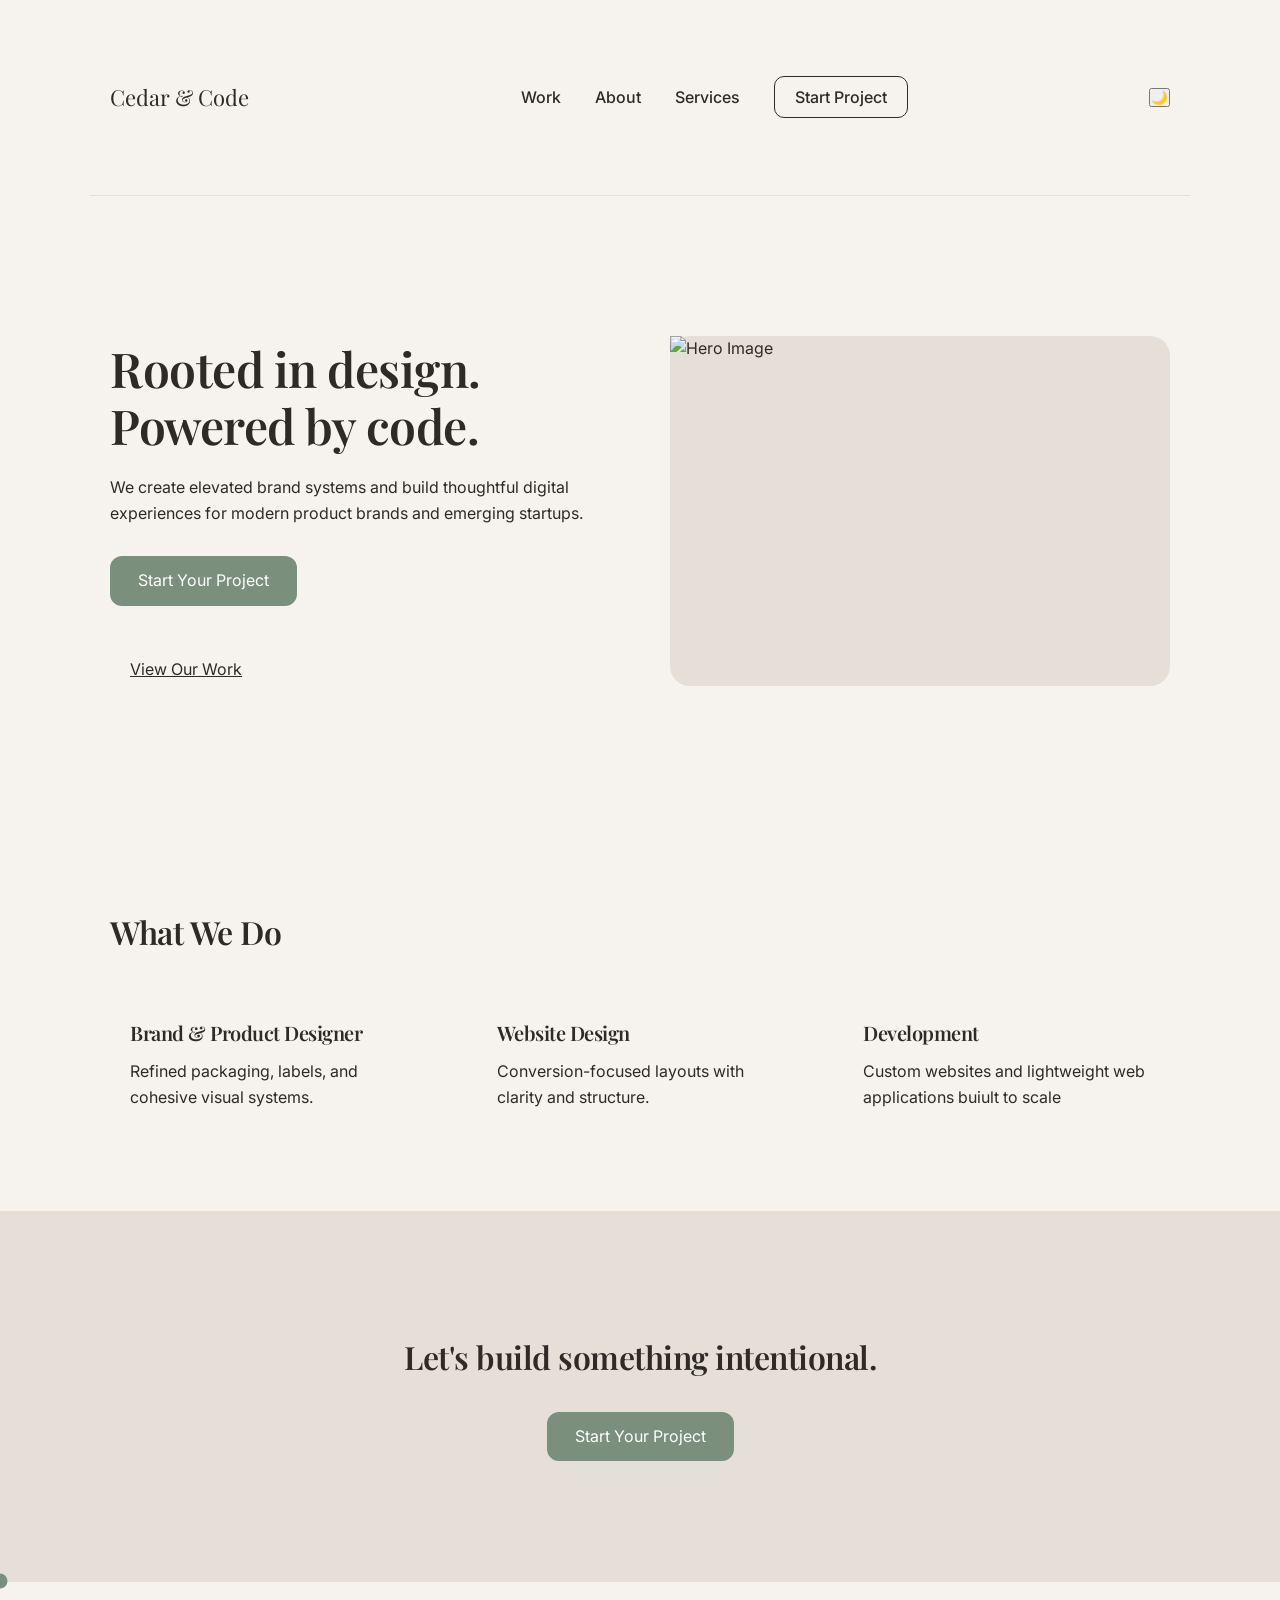
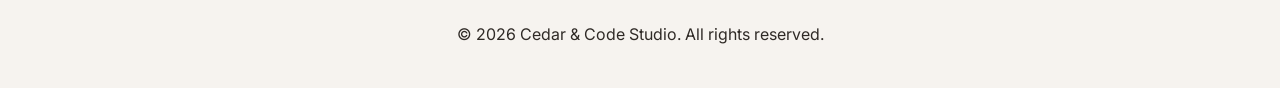
==== index.html @ 3153ad20 "fixed flavicon" ====
<!DOCTYPE html>
<html lang="en">
<head>
    <meta charset="UTF-8">
    <meta name="viewport" content="width=device-width, initial-scale=1.0">
    <link rel="stylesheet" href="css/styles.css">
    <link href="https://fonts.googleapis.com/css2?family=PLayfair+Display:wght@500;700&family=Inter:wght@400;500&display=swap" rel="stylesheet">
    <link rel="icon" type="image/png" href="assets/Black & Beige Aesthetic Minimalist Circle Floral Studio Logo.png">

    <title>Cedar & Code Studio</title>
</head>
<body>
    <div class="grain-overlay"></div>
    <header class="container">
        <div class="logo">Cedar & Code</div>
        <nav>
            <a href ="work.html">Work</a>
            <a href ="about.html">About</a>
            <a href ="services.html">Services</a>
            <a href="contact.html" class="btn-outline">Start Project</a>
        </nav>
        <button id="theme-toggle">🌙</button>
    </header>

    <section class="hero container">
        <div class = "hero-text">
            <h1>
                Rooted in design. Powered by code.
            </h1>
            <p>
                We create elevated brand systems and build thoughtful digital experiences for modern product brands and emerging startups.
            </p>
            <div class="buttons">
                <a href="contact.html" class="btn-primary">Start Your Project</a>
                <br>
<br>
<br>

                <a href="work.html" class="btn-secondary">View Our Work</a>
            </div>
        </div>
        <div class="hero-image">
            <img src="https://images.unsplash.com/photo-1504384308090-c894fdcc538d?ixlib=rb-4.0.3&ixid=M3wxMjA3fDB8MHxzZWFyY2h8Mnx8ZGVzaWduJTIwcGFwZXJ8ZW58MHx8MHx8fDA%3D&auto=format&fit=crop&w=800&q=60" alt="Hero Image">
        </div>
    </section>
    

    <section class="services container">
        <h2>
            What We Do
        </h2>
        <div class="service-grid">
            <div>
                <h3>
                    Brand & Product Designer
                </h3>
                <p>
                    Refined packaging, labels, and cohesive visual systems.
                </p>
            </div>
            <div>
                <h3>
                    Website Design
                </h3>
                <p>
                    Conversion-focused layouts with clarity and structure.
                </p>
            </div>
            <div>
                <h3>
                    Development
                </h3>
                <p>
                    Custom websites and lightweight web applications buiult to scale
                </p>
            </div>
        </div>
    </section>

    
    <section class="cta">
        <h2>
            Let's build something intentional.
        </h2>
        <a href="contact.html" class="btn-primary">Start Your Project</a>
    </section>
<div class="cursor"></div>
    
<footer>
    <p>
        © 2026 Cedar & Code Studio. All rights reserved.
    </p>
</footer>
<script src="js/main.js"></script>
</body>
</html>
---- css/styles.css ----
/* =========================
    ROOT VARIABLES
========================= */

:root {
    --bg: #F6F3EF;
    --text: #2F2A26;
    --accent: #7A8F7C;
    --soft-accent: #C48A7A;
    --border: #E5DFD8;

    --heading-font: 'Playfair Display', serif;
    --body-font: 'Inter', sans-serif;
}

.dark-mode {
    --bg: #1E1C1A;
    --text: #F6F3EF;
    --accent: #A3B6A0;
    --border: #2A2623;
}

/* =========================
    GLOBAL STYLES
========================= */

* {
    margin: 0;
    padding: 0;
    box-sizing: border-box;
}

html {
    scroll-behavior: smooth;
}

body {
    font-family: var(--body-font);
    background-color: var(--bg);
    color: var(--text);
    line-height: 1.6;
    transition: background 0.4s ease, color 0.4s ease;
}

.container {
    max-width: 1100px;
    margin: auto;
    padding: 80px 20px;
}

/* =========================
    TYPOGRAPHY
========================= */

h1, h2, h3 {
    font-family: var(--heading-font);
    font-weight: 600;
    letter-spacing: -0.5px;
}

h1 {
    font-size: 48px;
    line-height: 1.2;
}

h2 {
    font-size: 32px;
    margin-bottom: 20px;
}

h3 {
    font-size: 20px;
    margin-bottom: 10px;
}

p {
    font-size: 16px;
    color: var(--text);
}

/* =========================
    HEADER
========================= */

header {
    display: flex;
    justify-content: space-between;
    align-items: center;
    padding: 30px 20px;
    border-bottom: 1px solid var(--border);
}

.logo {
    font-family: var(--heading-font);
    font-size: 22px;
}

nav a {
    margin-left: 30px;
    text-decoration: none;
    color: var(--text);
    font-weight: 500;
    position: relative;
    }

    nav a::after {
    content: "";
    width: 0%;
    height: 2px;
    background: var(--accent);
    position: absolute;
    left: 0;
    bottom: -4px;
    transition: 0.3s ease;
    }

    nav a:hover::after {
    width: 100%;
    }

    /* =========================
    HERO
========================= */

    .hero {
    display: flex;
    align-items: center;
    gap: 60px;
    min-height: 70vh;
    }

    .hero-text {
    flex: 1;
    }

    .hero-text p {
    margin: 20px 0 30px;
    max-width: 500px;
    }

    .hero-image {
    flex: 1;
    background: var(--border);
    border-radius: 20px;
    height: 350px;
    }

    /* =========================
    BUTTONS
========================= */

.btn-primary {
    background-color: var(--accent);
    color: white;
    padding: 12px 28px;
    border-radius: 12px;
    text-decoration: none;
    transition: all 0.3s ease;
    display: inline-block;
    }

    .btn-primary:hover {
    transform: translateY(-3px);
    box-shadow: 0 10px 25px rgba(0,0,0,0.08);
    }

    .btn-secondary {
    margin-left: 20px;
    text-decoration: underline;
    color: var(--text);
    }

    .btn-outline {
    padding: 10px 20px;
    border: 1px solid var(--text);
    border-radius: 10px;
    }

    /* =========================
    SERVICES
    ========================= */

    .service-grid {
    display: grid;
    grid-template-columns: repeat(3, 1fr);
    gap: 40px;
    margin-top: 40px;
    }

.service-grid div {
    padding: 20px;
    border-radius: 16px;
    transition: 0.3s ease;
    }

    .service-grid div:hover {
    background: var(--border);
    transform: translateY(-4px);
    }

    /* =========================
    CTA
    ========================= */

    .cta {
    text-align: center;
    padding: 120px 20px;
    background: var(--border);
    }

    .cta h2 {
    margin-bottom: 30px;
    }

    /* =========================
    FOOTER
    ========================= */

    footer {
    text-align: center;
    padding: 40px 20px;
    font-size: 14px;
    border-top: 1px solid var(--border);
    }

    /* =========================
    FADE-IN ANIMATION
    ========================= */

    .fade-in {
    opacity: 0;
    transform: translateY(20px);
    transition: all 0.8s ease;
    }

    .fade-in.visible {
    opacity: 1;
    transform: translateY(0);
    }

    /* =========================
    RESPONSIVE
    ========================= */

    @media (max-width: 900px) {

    .hero {
    flex-direction: column;
    }

    .service-grid {
        grid-template-columns: 1fr;
    }

    nav a {
        margin-left: 15px;
    }

    h1 {
        font-size: 36px;
    }

}
.logo {
    font-family: var(--heading-font);
    font-size: 22px;
    opacity: 0;
    transform: scale(0.95);
    animation: logoFadeIn 1s forwards;
    animation-delay: 0.3s;
}

@keyframes logoFadeIn {
    to {
        opacity: 1;
        transform: scale(1);
    }
}
.grain-overlay {
    position: fixed;
    top: 0;
    left: 0;
    width: 100%;
    height: 100%;
    pointer-events: none;
    background: url('assets/grain.png'); /* you can grab a subtle PNG texture */
    opacity: 0.05;
    z-index: 9999;
}
.cursor {
    position: fixed;
    width: 15px;
    height: 15px;
    border-radius: 50%;
    background: var(--accent);
    pointer-events: none;
    transform: translate(-50%, -50%);
    transition: width 0.2s ease, height 0.2s ease, background 0.2s ease;
    z-index: 10000;
}
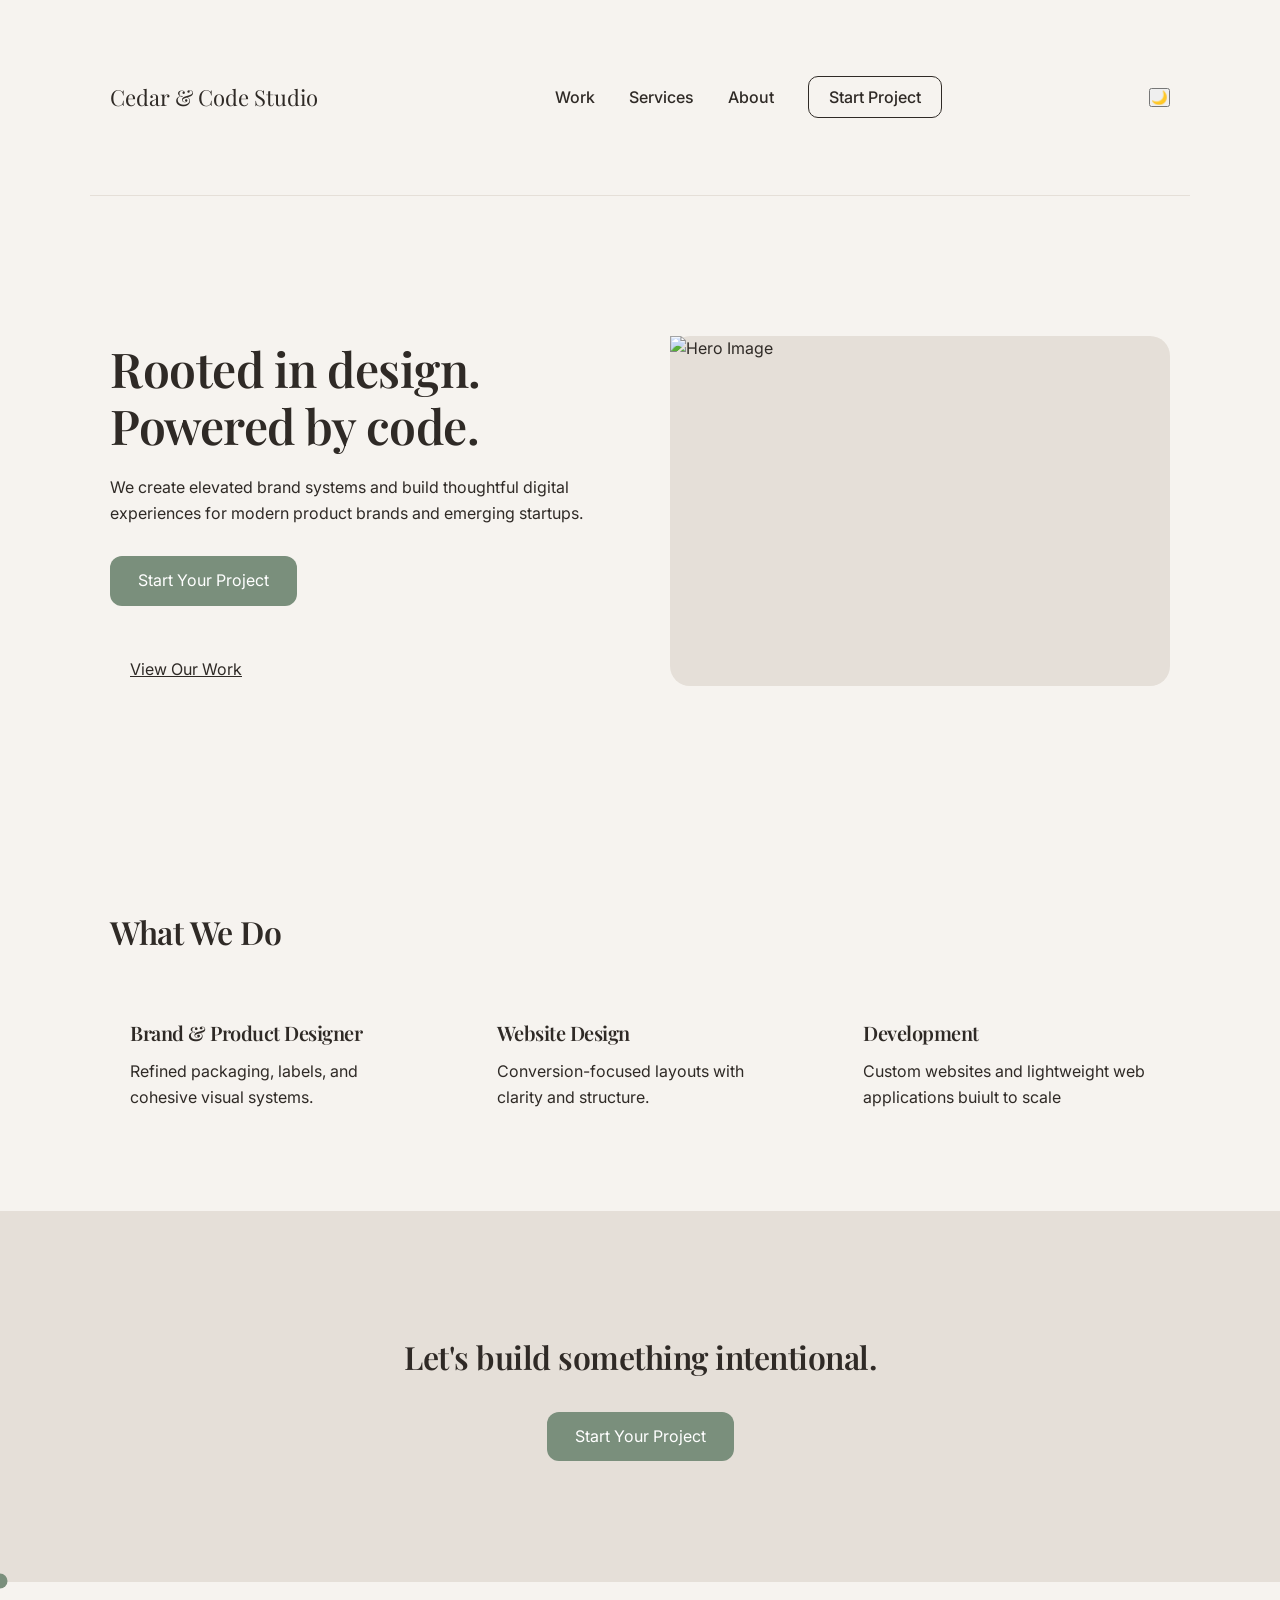
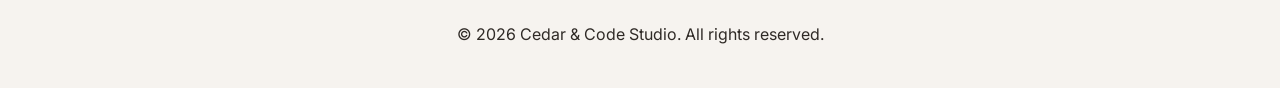
==== commit 6e7d26f4: "fixing favicon and grain overlay" ====
--- a/index.html
+++ b/index.html
@@ -1,26 +1,45 @@
 <!DOCTYPE html>
 <html lang="en">
 <head>
+    <!-- META -->
     <meta charset="UTF-8">
     <meta name="viewport" content="width=device-width, initial-scale=1.0">
+    <meta name="description" content="Cedar & Code Studio — boutique creative-tech studio creating elevated brand systems and thoughtful digital experiences.">
+
+    <!-- TITLE -->
+    <title>Cedar & Code Studio</title>
+
+    <!-- FAVICONS -->
+    <link rel="icon" type="image/x-icon" href="assets/favicon.ico">
+    <link rel="icon" type="image/png" sizes="32x32" href="assets/favicon-32x32.png">
+    <link rel="icon" type="image/png" sizes="16x16" href="assets/favicon-16x16.png">
+    <link rel="apple-touch-icon" sizes="180x180" href="assets/apple-touch-icon.png">
+
+    <!-- FONTS -->
+    <link href="https://fonts.googleapis.com/css2?family=Playfair+Display:wght@500;700&family=Inter:wght@400;500&display=swap" rel="stylesheet">
+
+    <!-- CSS -->
     <link rel="stylesheet" href="css/styles.css">
-    <link href="https://fonts.googleapis.com/css2?family=PLayfair+Display:wght@500;700&family=Inter:wght@400;500&display=swap" rel="stylesheet">
-    <link rel="icon" type="image/png" href="assets/Black & Beige Aesthetic Minimalist Circle Floral Studio Logo.png">
-
-    <title>Cedar & Code Studio</title>
 </head>
 <body>
     <div class="grain-overlay"></div>
     <header class="container">
-        <div class="logo">Cedar & Code</div>
-        <nav>
-            <a href ="work.html">Work</a>
-            <a href ="about.html">About</a>
-            <a href ="services.html">Services</a>
-            <a href="contact.html" class="btn-outline">Start Project</a>
-        </nav>
-        <button id="theme-toggle">🌙</button>
-    </header>
+    <!-- Logo -->
+    <div class="logo">
+        Cedar & Code Studio
+    </div>
+
+    <!-- Navigation -->
+    <nav>
+        <a href="work.html">Work</a>
+        <a href="services.html">Services</a>
+        <a href="about.html">About</a>
+        <a href="contact.html" class="btn-outline">Start Project</a>
+    </nav>
+
+    <!-- Dark mode toggle -->
+    <button id="theme-toggle">🌙</button>
+</header>
 
     <section class="hero container">
         <div class = "hero-text">
--- a/css/styles.css
+++ b/css/styles.css
@@ -297,4 +297,8 @@
     transform: translate(-50%, -50%);
     transition: width 0.2s ease, height 0.2s ease, background 0.2s ease;
     z-index: 10000;
+}
+.logo img {
+    height: 500px;
+    width: auto;
 }
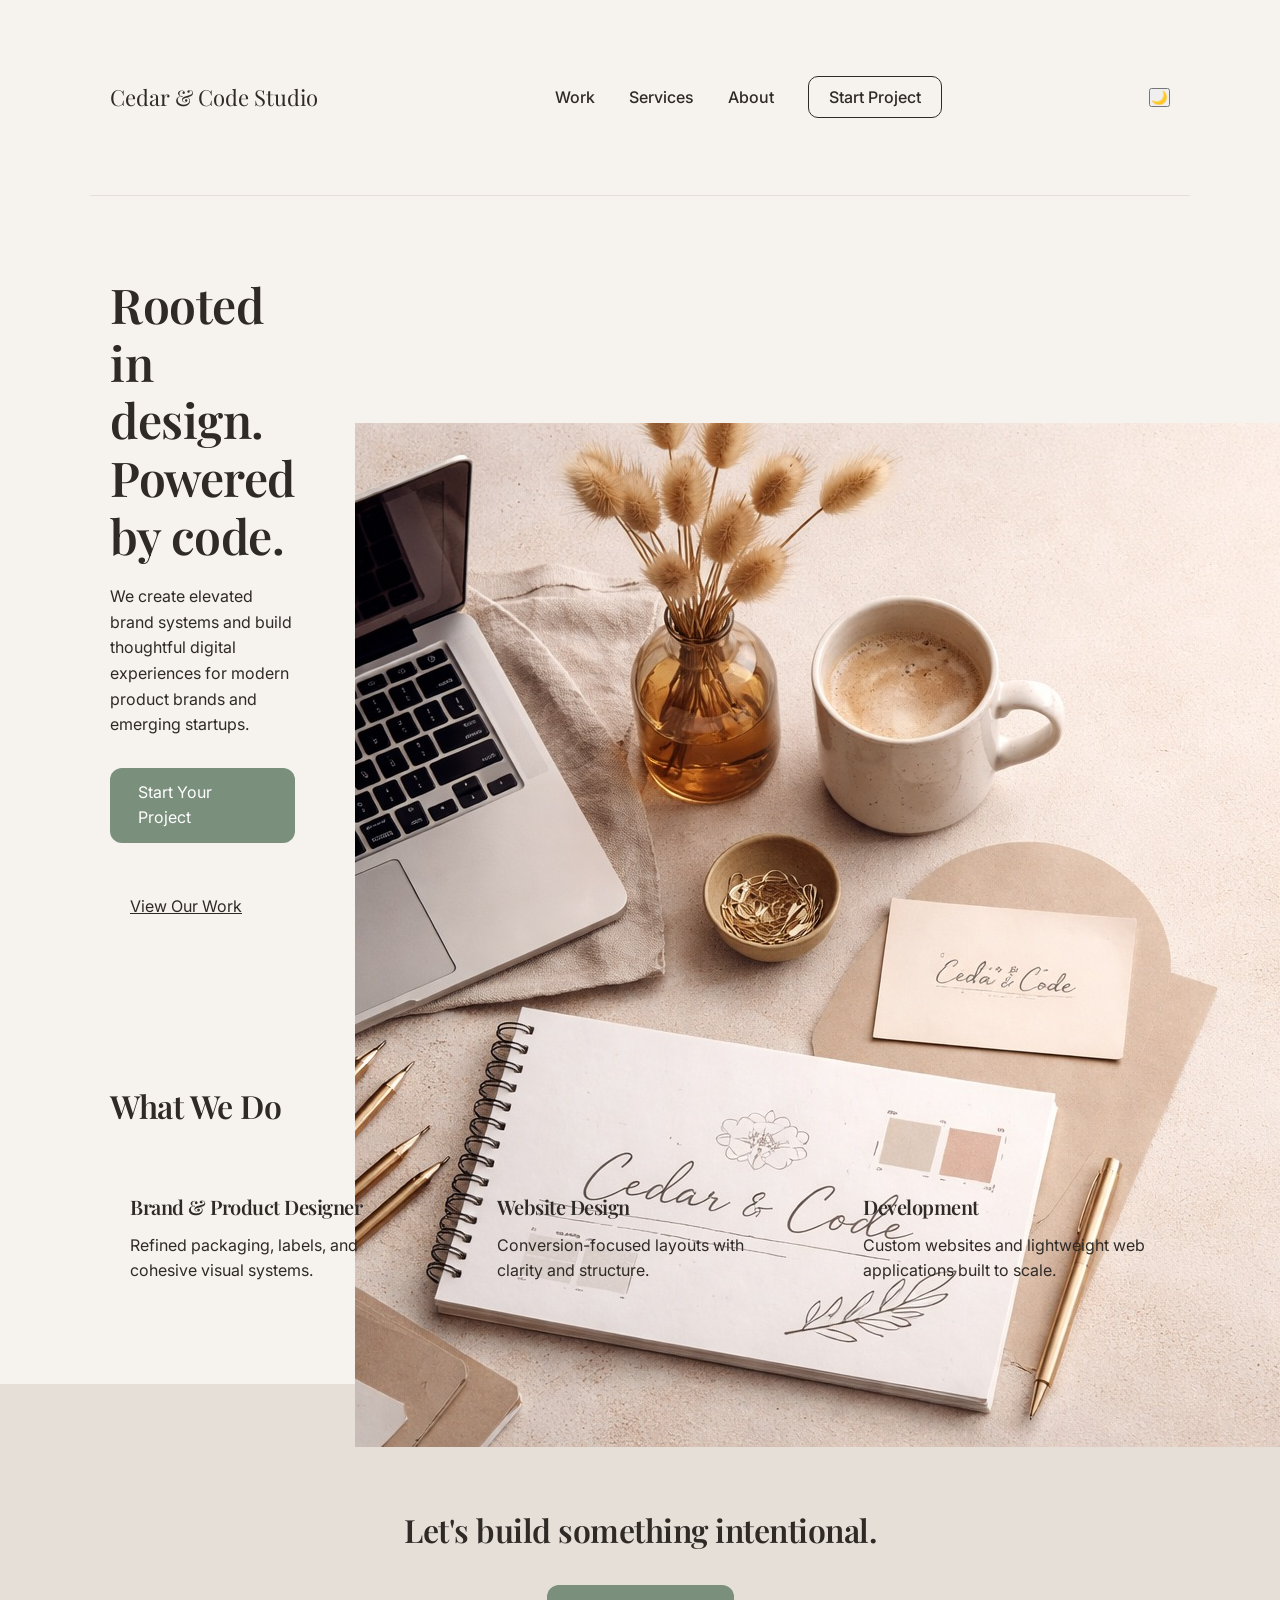
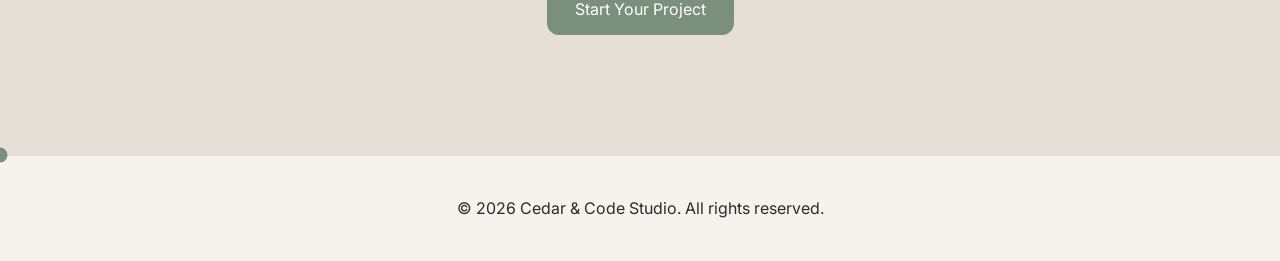
==== commit b263b639: "added hero image" ====
--- a/index.html
+++ b/index.html
@@ -59,7 +59,7 @@
             </div>
         </div>
         <div class="hero-image">
-            <img src="https://images.unsplash.com/photo-1504384308090-c894fdcc538d?ixlib=rb-4.0.3&ixid=M3wxMjA3fDB8MHxzZWFyY2h8Mnx8ZGVzaWduJTIwcGFwZXJ8ZW58MHx8MHx8fDA%3D&auto=format&fit=crop&w=800&q=60" alt="Hero Image">
+            <img src="assets/hero-image.jpeg" alt="Hero Image">
         </div>
     </section>
     
@@ -90,7 +90,7 @@
                     Development
                 </h3>
                 <p>
-                    Custom websites and lightweight web applications buiult to scale
+                    Custom websites and lightweight web applications built to scale.
                 </p>
             </div>
         </div>
--- a/css/styles.css
+++ b/css/styles.css
@@ -301,4 +301,35 @@
 .logo img {
     height: 500px;
     width: auto;
+}
+.work-grid {
+    display: grid;
+    grid-template-columns: repeat(auto-fit, minmax(280px, 1fr));
+    gap: 30px;
+    margin-top: 40px;
+}
+
+.case-study img {
+    width: 100%;
+    border-radius: 16px;
+    object-fit: cover;
+}
+
+.contact form {
+    display: flex;
+    flex-direction: column;
+    gap: 20px;
+    margin-top: 30px;
+}
+
+.contact input,
+.contact textarea {
+    padding: 12px;
+    border-radius: 10px;
+    border: 1px solid var(--border);
+    font-family: var(--body-font);
+}
+
+.contact button {
+    align-self: flex-start;
 }
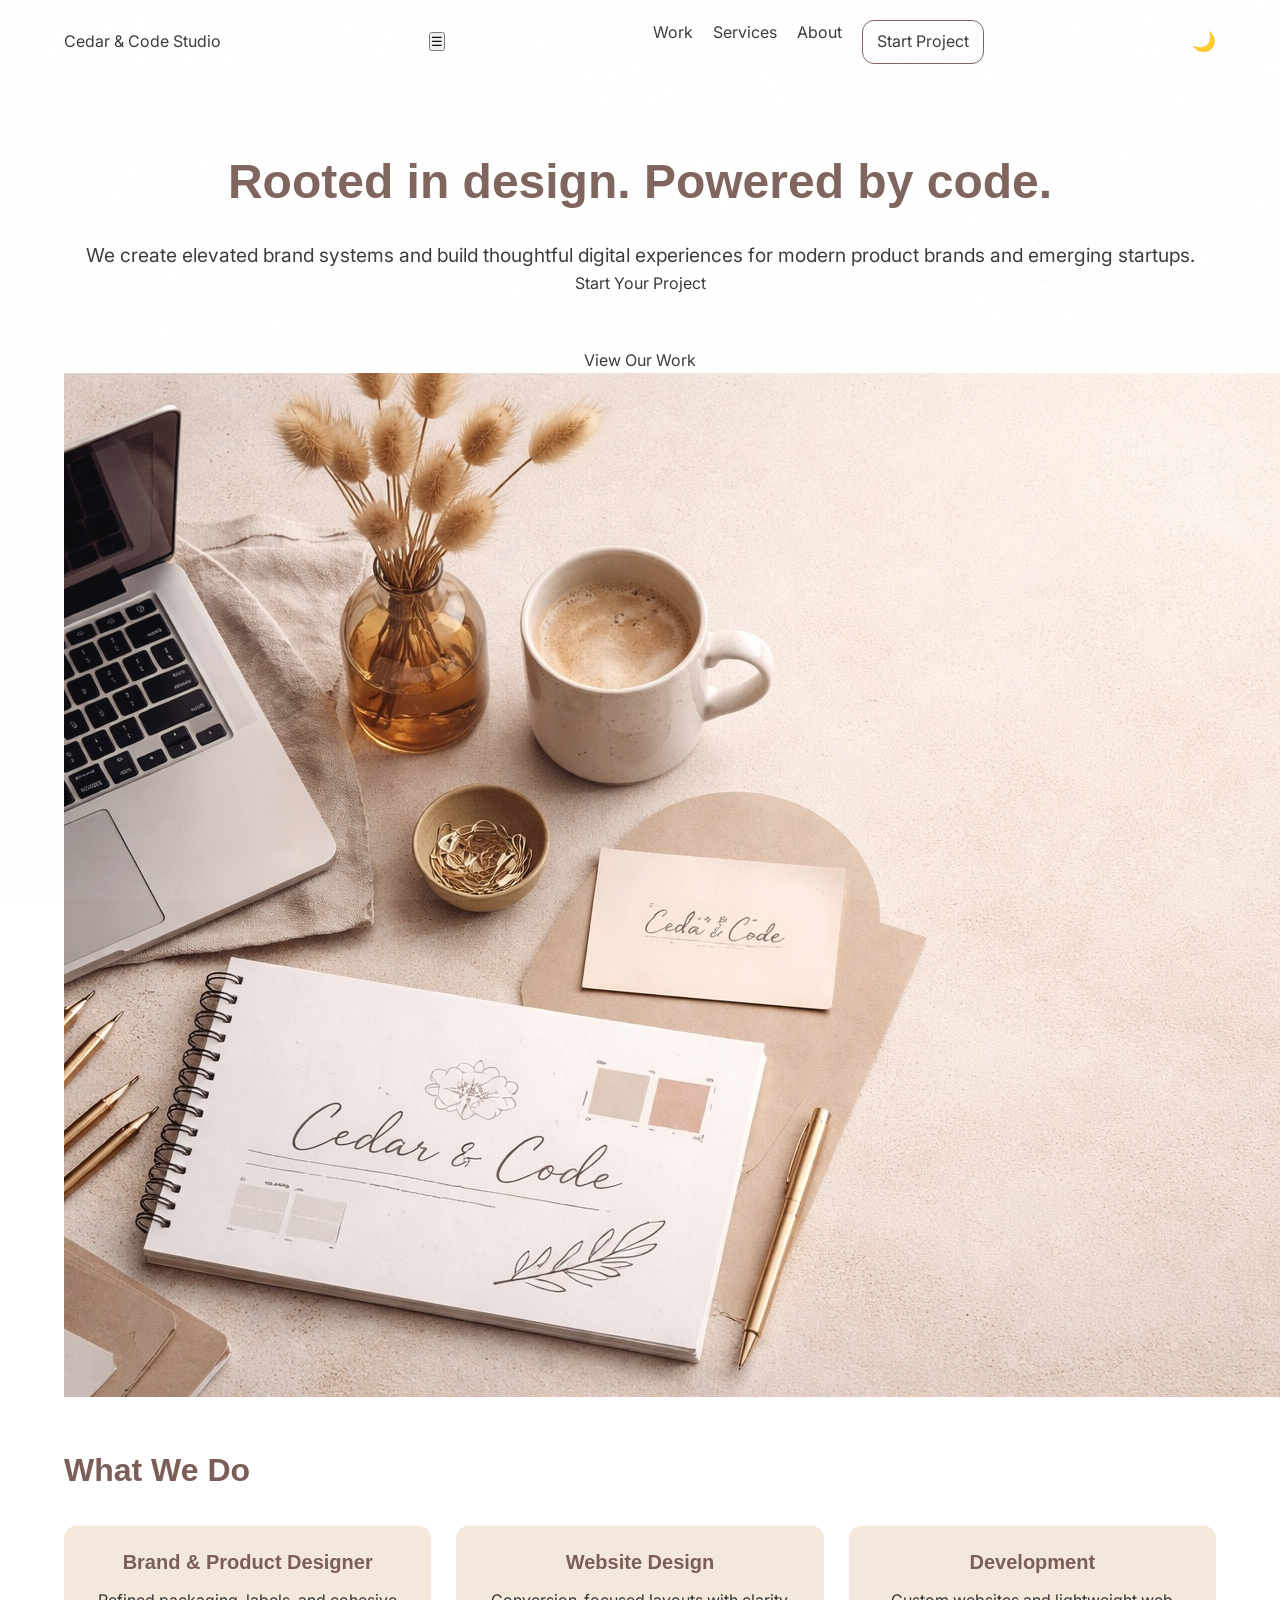
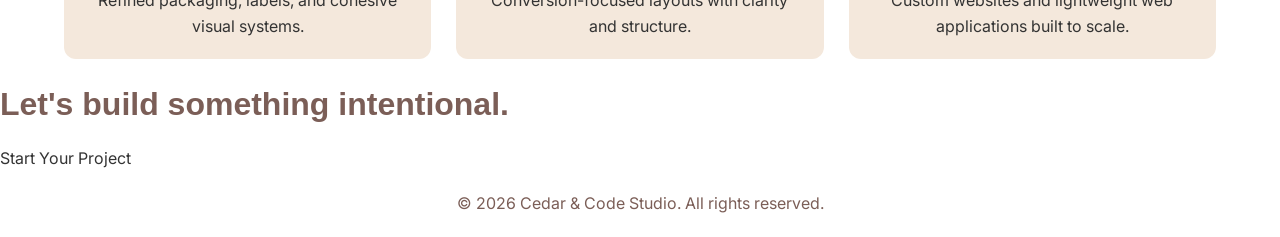
==== commit b44ba742: "added mobile hamburger toggle" ====
--- a/index.html
+++ b/index.html
@@ -24,22 +24,24 @@
 <body>
     <div class="grain-overlay"></div>
     <header class="container">
-    <!-- Logo -->
-    <div class="logo">
-        Cedar & Code Studio
-    </div>
+        <!-- Logo -->
+        <div class="logo">
+            Cedar & Code Studio
+        </div>
+        <!-- Hamburger button for mobile -->
+        <button id="mobile-toggle">☰</button>
 
-    <!-- Navigation -->
-    <nav>
-        <a href="work.html">Work</a>
-        <a href="services.html">Services</a>
-        <a href="about.html">About</a>
-        <a href="contact.html" class="btn-outline">Start Project</a>
-    </nav>
+        <!-- Navigation -->
+        <nav id="mobile-nav">
+            <a href="work.html">Work</a>
+            <a href="services.html">Services</a>
+            <a href="about.html">About</a>
+            <a href="contact.html" class="btn-outline">Start Project</a>
+        </nav>
 
-    <!-- Dark mode toggle -->
-    <button id="theme-toggle">🌙</button>
-</header>
+        <!-- Dark mode toggle -->
+        <button id="theme-toggle">🌙</button>
+    </header>
 
     <section class="hero container">
         <div class = "hero-text">
--- a/css/styles.css
+++ b/css/styles.css
@@ -1,335 +1,168 @@
-/* =========================
-    ROOT VARIABLES
-========================= */
-
+/* ────────────── ROOT VARIABLES ────────────── */
 :root {
-    --bg: #F6F3EF;
-    --text: #2F2A26;
-    --accent: #7A8F7C;
-    --soft-accent: #C48A7A;
-    --border: #E5DFD8;
-
-    --heading-font: 'Playfair Display', serif;
+  --primary-color: #7B5E57;   /* warm earthy */
+  --secondary-color: #F4E8DC; /* soft cream */
+  --accent-color: #B69C83;    /* muted terracotta */
+    --bg: #FFFFFF;
+    --text-color: #333333;
+    --border: #E0DDD7;
     --body-font: 'Inter', sans-serif;
+    --heading-font: 'Poppins', sans-serif;
+    --radius: 12px;
+    --transition: 0.3s ease-in-out;
 }
 
-.dark-mode {
-    --bg: #1E1C1A;
-    --text: #F6F3EF;
-    --accent: #A3B6A0;
-    --border: #2A2623;
+/* ────────────── BASE STYLES ────────────── */
+* { margin: 0; padding: 0; box-sizing: border-box; }
+body {
+    font-family: var(--body-font);
+    background: var(--bg);
+    color: var(--text-color);
+    line-height: 1.6;
+}
+a { 
+    text-decoration: none; 
+    color: var(--text-color); 
+    transition: color var(--transition);
+}
+a:hover { 
+    color: var(--accent-color);
+}
+h1,h2,h3 { 
+    font-family: var(--heading-font); 
+    color: var(--primary-color);
+}
+h1 { 
+    font-size: 3rem; 
+    margin-bottom: 20px;
+}
+h2 { 
+    font-size: 2rem; 
+    margin-bottom: 15px;
+}
+h3 { 
+    font-size: 1.25rem; 
+    margin-bottom: 10px;
+
 }
 
-/* =========================
-    GLOBAL STYLES
-========================= */
-
-* {
-    margin: 0;
-    padding: 0;
-    box-sizing: border-box;
+/* ────────────── CONTAINERS ────────────── */
+.container { 
+    width: 90%; 
+    max-width: 1200px; 
+    margin: 0 auto; 
+    padding: 20px 0; 
 }
 
-html {
-    scroll-behavior: smooth;
+/* ────────────── HEADER ────────────── */
+header {
+    display: flex; 
+    justify-content: space-between; 
+    align-items: center; 
+    padding: 15px 0;
+}
+header .logo img { 
+    height: 50px; 
+    object-fit: contain; 
+}
+nav { display: flex; gap: 20px; }
+nav a.btn-outline {
+    border: 1px solid var(--primary-color); padding: 8px 14px; border-radius: var(--radius);
+}
+#theme-toggle { cursor: pointer; font-size: 1.2rem; background: none; border: none; }
+
+/* ────────────── HERO ────────────── */
+.hero { position: relative; text-align: center; margin-top: 20px;}
+.hero-img {
+    width: 100%; max-height: 500px; object-fit: cover; border-radius: var(--radius); opacity: 0.85;
+}
+.hero h1 { margin-top: 20px; }
+.hero p { font-size: 1.2rem; margin-top: 10px; }
+
+/* ────────────── GRIDS ────────────── */
+.work-grid, .service-grid { display: grid; grid-template-columns: repeat(auto-fit,minmax(250px,1fr)); gap: 25px; margin-top: 30px;}
+.case-study img { width: 100%; border-radius: var(--radius); object-fit: cover; }
+
+/* ────────────── SERVICES PREVIEW ────────────── */
+.service-grid div {
+    background: var(--secondary-color); padding: 20px; border-radius: var(--radius); text-align: center; transition: transform var(--transition);
+}
+.service-grid div:hover { transform: translateY(-5px); }
+
+/* ────────────── ABOUT ────────────── */
+.about img { border-radius: 50%; width: 150px; margin: 20px 0; display: block; }
+
+/* ────────────── CONTACT FORM ────────────── */
+.contact form { display: flex; flex-direction: column; gap: 20px; margin-top: 30px;}
+.contact input, .contact textarea {
+    padding: 12px; border-radius: var(--radius); border: 1px solid var(--border); font-family: var(--body-font);
+}
+.contact button { padding: 12px 20px; border-radius: var(--radius); background: var(--primary-color); color: #fff; border: none; cursor: pointer; transition: background var(--transition);}
+.contact button:hover { background: var(--accent-color); }
+
+/* ────────────── FOOTER ────────────── */
+footer { text-align: center; padding: 20px 0; color: var(--primary-color); }
+
+/* ────────────── FADE-IN ANIMATION ────────────── */
+.fade-in { opacity: 0; transform: translateY(20px); animation: fadeIn 0.8s forwards; }
+@keyframes fadeIn { to { opacity: 1; transform: translateY(0); } }
+
+/* ────────────── GRAIN OVERLAY ────────────── */
+.grain-overlay {
+    position: fixed; top:0; left:0; width:100%; height:100%; pointer-events:none;
+    background: url('../assets/grain.png'); opacity: 0.05; z-index:9999;
 }
 
-body {
-    font-family: var(--body-font);
-    background-color: var(--bg);
-    color: var(--text);
-    line-height: 1.6;
-    transition: background 0.4s ease, color 0.4s ease;
+/* ────────────── DARK MODE ────────────── */
+body.dark { background: #222; color: #eee; }
+body.dark .service-grid div { background: #333; color: #eee; }
+body.dark footer { color: #eee; }
+
+/* ────────────── MEDIA QUERIES ────────────── */
+@media (max-width: 1024px) { h1{font-size:2.5rem;} h2{font-size:1.75rem;} }
+@media (max-width: 768px) {
+    nav { display: none; }
+    header { flex-wrap: wrap; }
+    .hero h1 { font-size: 2rem; }
+    .hero p { font-size: 1rem; }
+    .hero-img { max-height: 300px; }
+    .container { padding: 15px; }
+    .contact input, .contact textarea, .contact button { width: 100%; }
+}
+@media (max-width: 480px) {
+    h1{font-size:1.8rem;} h2{font-size:1.5rem;} h3{font-size:1.1rem;}
+    .hero-img { max-height: 250px; }
+}
+@media (max-width: 768px) {
+nav#mobile-nav {
+    display: none;
+    flex-direction: column;
+    gap: 15px;
+    position: absolute;
+    top: 60px;
+    right: 20px;
+    background: var(--bg);
+    padding: 20px;
+    border-radius: var(--radius);
+    box-shadow: 0 4px 12px rgba(0,0,0,0.1);
+    z-index: 1000;
 }
 
-.container {
-    max-width: 1100px;
-    margin: auto;
-    padding: 80px 20px;
+nav#mobile-nav.active {
+    display: flex;
 }
 
-/* =========================
-    TYPOGRAPHY
-========================= */
-
-h1, h2, h3 {
-    font-family: var(--heading-font);
-    font-weight: 600;
-    letter-spacing: -0.5px;
+#mobile-toggle {
+    display: block;
+    background: none;
+    border: none;
+    font-size: 1.8rem;
+    cursor: pointer;
+    margin-left: auto;
 }
 
-h1 {
-    font-size: 48px;
-    line-height: 1.2;
+  /* Hide desktop nav on mobile */
+header nav:not(#mobile-nav) {
+    display: none;
 }
-
-h2 {
-    font-size: 32px;
-    margin-bottom: 20px;
-}
-
-h3 {
-    font-size: 20px;
-    margin-bottom: 10px;
-}
-
-p {
-    font-size: 16px;
-    color: var(--text);
-}
-
-/* =========================
-    HEADER
-========================= */
-
-header {
-    display: flex;
-    justify-content: space-between;
-    align-items: center;
-    padding: 30px 20px;
-    border-bottom: 1px solid var(--border);
-}
-
-.logo {
-    font-family: var(--heading-font);
-    font-size: 22px;
-}
-
-nav a {
-    margin-left: 30px;
-    text-decoration: none;
-    color: var(--text);
-    font-weight: 500;
-    position: relative;
-    }
-
-    nav a::after {
-    content: "";
-    width: 0%;
-    height: 2px;
-    background: var(--accent);
-    position: absolute;
-    left: 0;
-    bottom: -4px;
-    transition: 0.3s ease;
-    }
-
-    nav a:hover::after {
-    width: 100%;
-    }
-
-    /* =========================
-    HERO
-========================= */
-
-    .hero {
-    display: flex;
-    align-items: center;
-    gap: 60px;
-    min-height: 70vh;
-    }
-
-    .hero-text {
-    flex: 1;
-    }
-
-    .hero-text p {
-    margin: 20px 0 30px;
-    max-width: 500px;
-    }
-
-    .hero-image {
-    flex: 1;
-    background: var(--border);
-    border-radius: 20px;
-    height: 350px;
-    }
-
-    /* =========================
-    BUTTONS
-========================= */
-
-.btn-primary {
-    background-color: var(--accent);
-    color: white;
-    padding: 12px 28px;
-    border-radius: 12px;
-    text-decoration: none;
-    transition: all 0.3s ease;
-    display: inline-block;
-    }
-
-    .btn-primary:hover {
-    transform: translateY(-3px);
-    box-shadow: 0 10px 25px rgba(0,0,0,0.08);
-    }
-
-    .btn-secondary {
-    margin-left: 20px;
-    text-decoration: underline;
-    color: var(--text);
-    }
-
-    .btn-outline {
-    padding: 10px 20px;
-    border: 1px solid var(--text);
-    border-radius: 10px;
-    }
-
-    /* =========================
-    SERVICES
-    ========================= */
-
-    .service-grid {
-    display: grid;
-    grid-template-columns: repeat(3, 1fr);
-    gap: 40px;
-    margin-top: 40px;
-    }
-
-.service-grid div {
-    padding: 20px;
-    border-radius: 16px;
-    transition: 0.3s ease;
-    }
-
-    .service-grid div:hover {
-    background: var(--border);
-    transform: translateY(-4px);
-    }
-
-    /* =========================
-    CTA
-    ========================= */
-
-    .cta {
-    text-align: center;
-    padding: 120px 20px;
-    background: var(--border);
-    }
-
-    .cta h2 {
-    margin-bottom: 30px;
-    }
-
-    /* =========================
-    FOOTER
-    ========================= */
-
-    footer {
-    text-align: center;
-    padding: 40px 20px;
-    font-size: 14px;
-    border-top: 1px solid var(--border);
-    }
-
-    /* =========================
-    FADE-IN ANIMATION
-    ========================= */
-
-    .fade-in {
-    opacity: 0;
-    transform: translateY(20px);
-    transition: all 0.8s ease;
-    }
-
-    .fade-in.visible {
-    opacity: 1;
-    transform: translateY(0);
-    }
-
-    /* =========================
-    RESPONSIVE
-    ========================= */
-
-    @media (max-width: 900px) {
-
-    .hero {
-    flex-direction: column;
-    }
-
-    .service-grid {
-        grid-template-columns: 1fr;
-    }
-
-    nav a {
-        margin-left: 15px;
-    }
-
-    h1 {
-        font-size: 36px;
-    }
-
-}
-.logo {
-    font-family: var(--heading-font);
-    font-size: 22px;
-    opacity: 0;
-    transform: scale(0.95);
-    animation: logoFadeIn 1s forwards;
-    animation-delay: 0.3s;
-}
-
-@keyframes logoFadeIn {
-    to {
-        opacity: 1;
-        transform: scale(1);
-    }
-}
-.grain-overlay {
-    position: fixed;
-    top: 0;
-    left: 0;
-    width: 100%;
-    height: 100%;
-    pointer-events: none;
-    background: url('assets/grain.png'); /* you can grab a subtle PNG texture */
-    opacity: 0.05;
-    z-index: 9999;
-}
-.cursor {
-    position: fixed;
-    width: 15px;
-    height: 15px;
-    border-radius: 50%;
-    background: var(--accent);
-    pointer-events: none;
-    transform: translate(-50%, -50%);
-    transition: width 0.2s ease, height 0.2s ease, background 0.2s ease;
-    z-index: 10000;
-}
-.logo img {
-    height: 500px;
-    width: auto;
-}
-.work-grid {
-    display: grid;
-    grid-template-columns: repeat(auto-fit, minmax(280px, 1fr));
-    gap: 30px;
-    margin-top: 40px;
-}
-
-.case-study img {
-    width: 100%;
-    border-radius: 16px;
-    object-fit: cover;
-}
-
-.contact form {
-    display: flex;
-    flex-direction: column;
-    gap: 20px;
-    margin-top: 30px;
-}
-
-.contact input,
-.contact textarea {
-    padding: 12px;
-    border-radius: 10px;
-    border: 1px solid var(--border);
-    font-family: var(--body-font);
-}
-
-.contact button {
-    align-self: flex-start;
 }
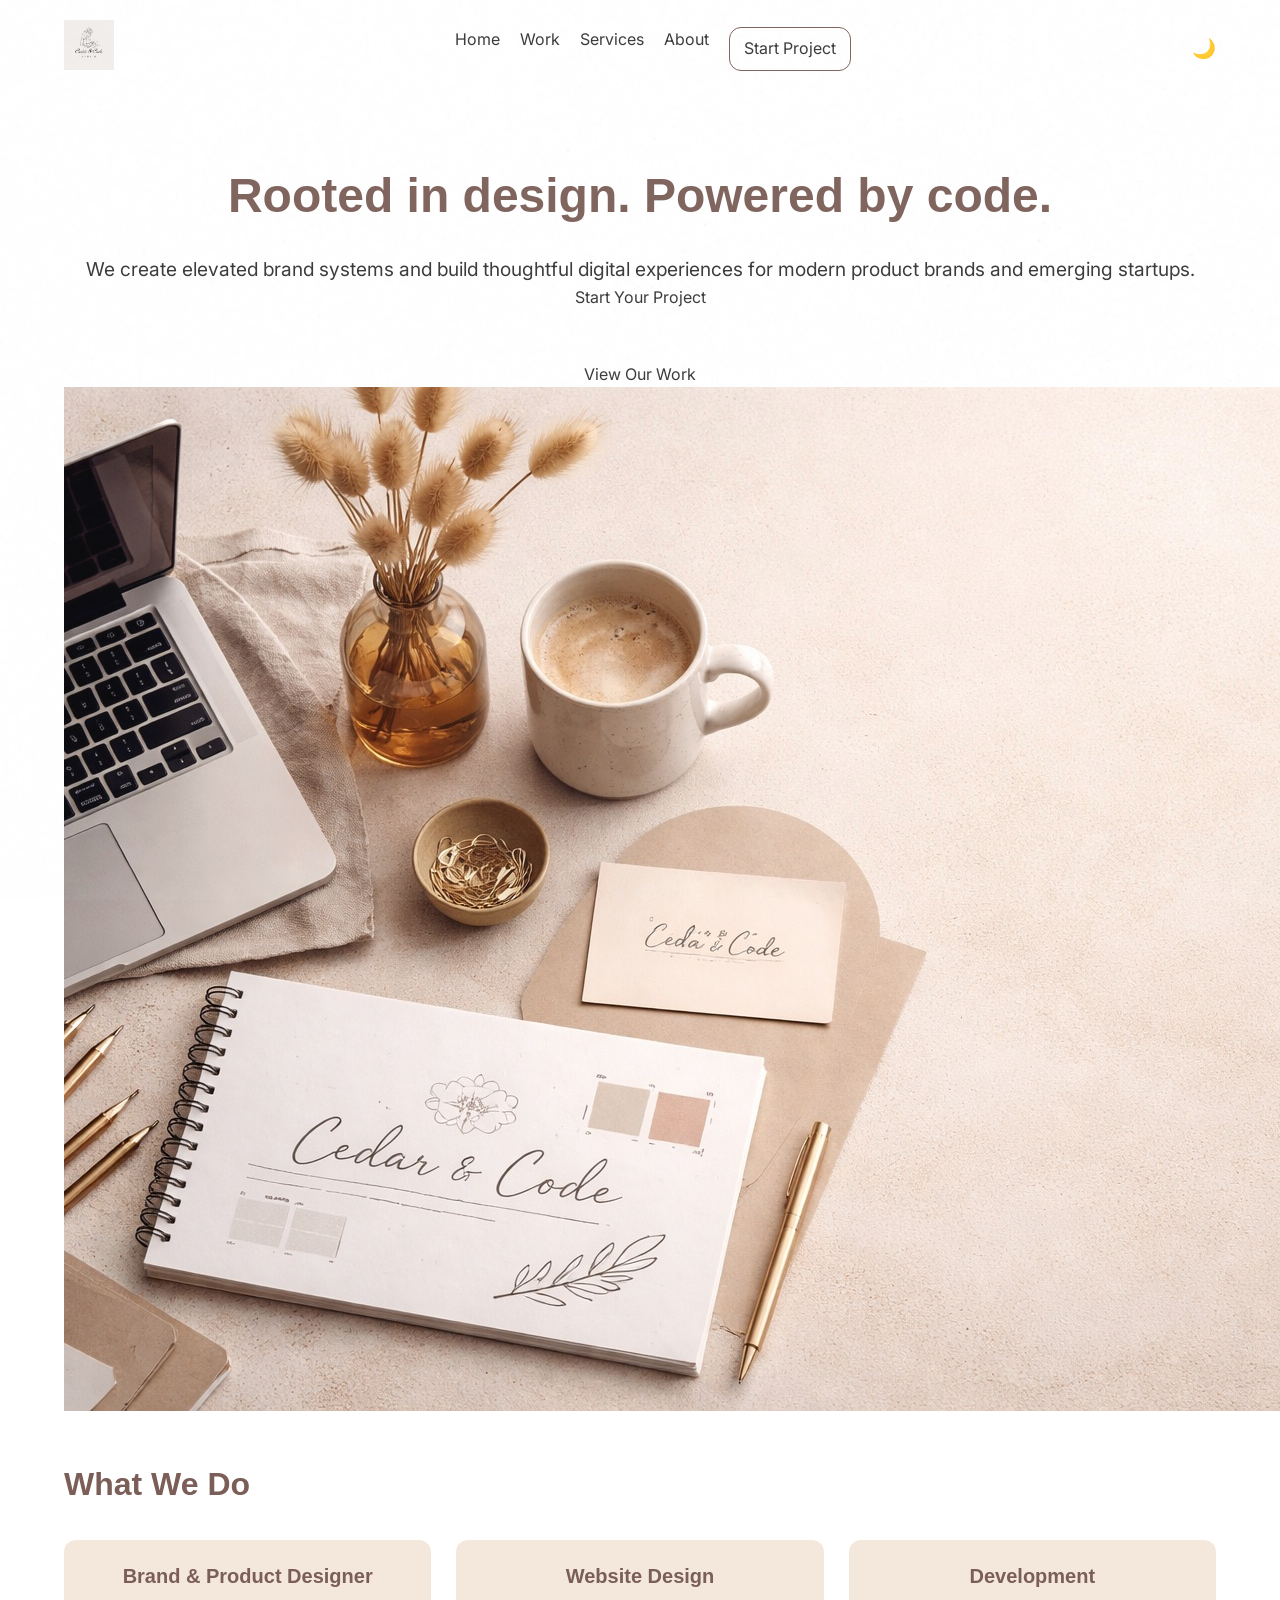
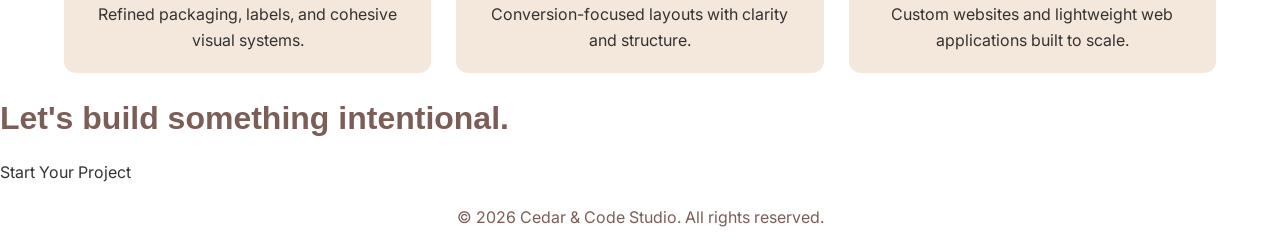
==== commit e55c6901: "fixed hamburger toggle" ====
--- a/index.html
+++ b/index.html
@@ -24,24 +24,33 @@
 <body>
     <div class="grain-overlay"></div>
     <header class="container">
-        <!-- Logo -->
-        <div class="logo">
-            Cedar & Code Studio
-        </div>
-        <!-- Hamburger button for mobile -->
-        <button id="mobile-toggle">☰</button>
+    <div class="logo">
+        <img src="assets/logo.png" alt="Cedar & Code Studio Logo">
+    </div>
 
-        <!-- Navigation -->
-        <nav id="mobile-nav">
-            <a href="work.html">Work</a>
-            <a href="services.html">Services</a>
-            <a href="about.html">About</a>
-            <a href="contact.html" class="btn-outline">Start Project</a>
-        </nav>
+    <!-- Desktop nav -->
+    <nav class="desktop-nav">
+        <a href="index.html">Home</a>
+        <a href="work.html">Work</a>
+        <a href="services.html">Services</a>
+        <a href="about.html">About</a>
+        <a href="contact.html" class="btn-outline">Start Project</a>
+    </nav>
 
-        <!-- Dark mode toggle -->
-        <button id="theme-toggle">🌙</button>
-    </header>
+    <!-- Hamburger button for mobile -->
+    <button id="mobile-toggle">☰</button>
+
+    <!-- Mobile nav -->
+    <nav id="mobile-nav">
+        <a href="index.html">Home</a>
+        <a href="work.html">Work</a>
+        <a href="services.html">Services</a>
+        <a href="about.html">About</a>
+        <a href="contact.html" class="btn-outline">Start Project</a>
+    </nav>
+
+    <button id="theme-toggle">🌙</button>
+</header>
 
     <section class="hero container">
         <div class = "hero-text">
--- a/css/styles.css
+++ b/css/styles.css
@@ -165,4 +165,32 @@
 header nav:not(#mobile-nav) {
     display: none;
 }
+}
+/* Desktop nav visible by default */
+.desktop-nav { display: flex; gap: 20px; }
+
+/* Mobile nav hidden by default */
+#mobile-nav { display: none; flex-direction: column; gap: 15px; }
+
+/* Hamburger button hidden on desktop */
+#mobile-toggle { display: none; }
+
+/* Media query for mobile */
+@media (max-width: 768px) {
+  .desktop-nav { display: none; } /* hide desktop nav */
+#mobile-toggle { display: block; font-size: 1.8rem; background: none; border: none; cursor: pointer; }
+
+#mobile-nav {
+    position: absolute;
+    top: 60px;
+    right: 20px;
+    background: var(--bg);
+    padding: 20px;
+    border-radius: var(--radius);
+    box-shadow: 0 4px 12px rgba(0,0,0,0.1);
+    display: none; /* hidden by default */
+    z-index: 1000;
+}
+
+#mobile-nav.active { display: flex; }
 }
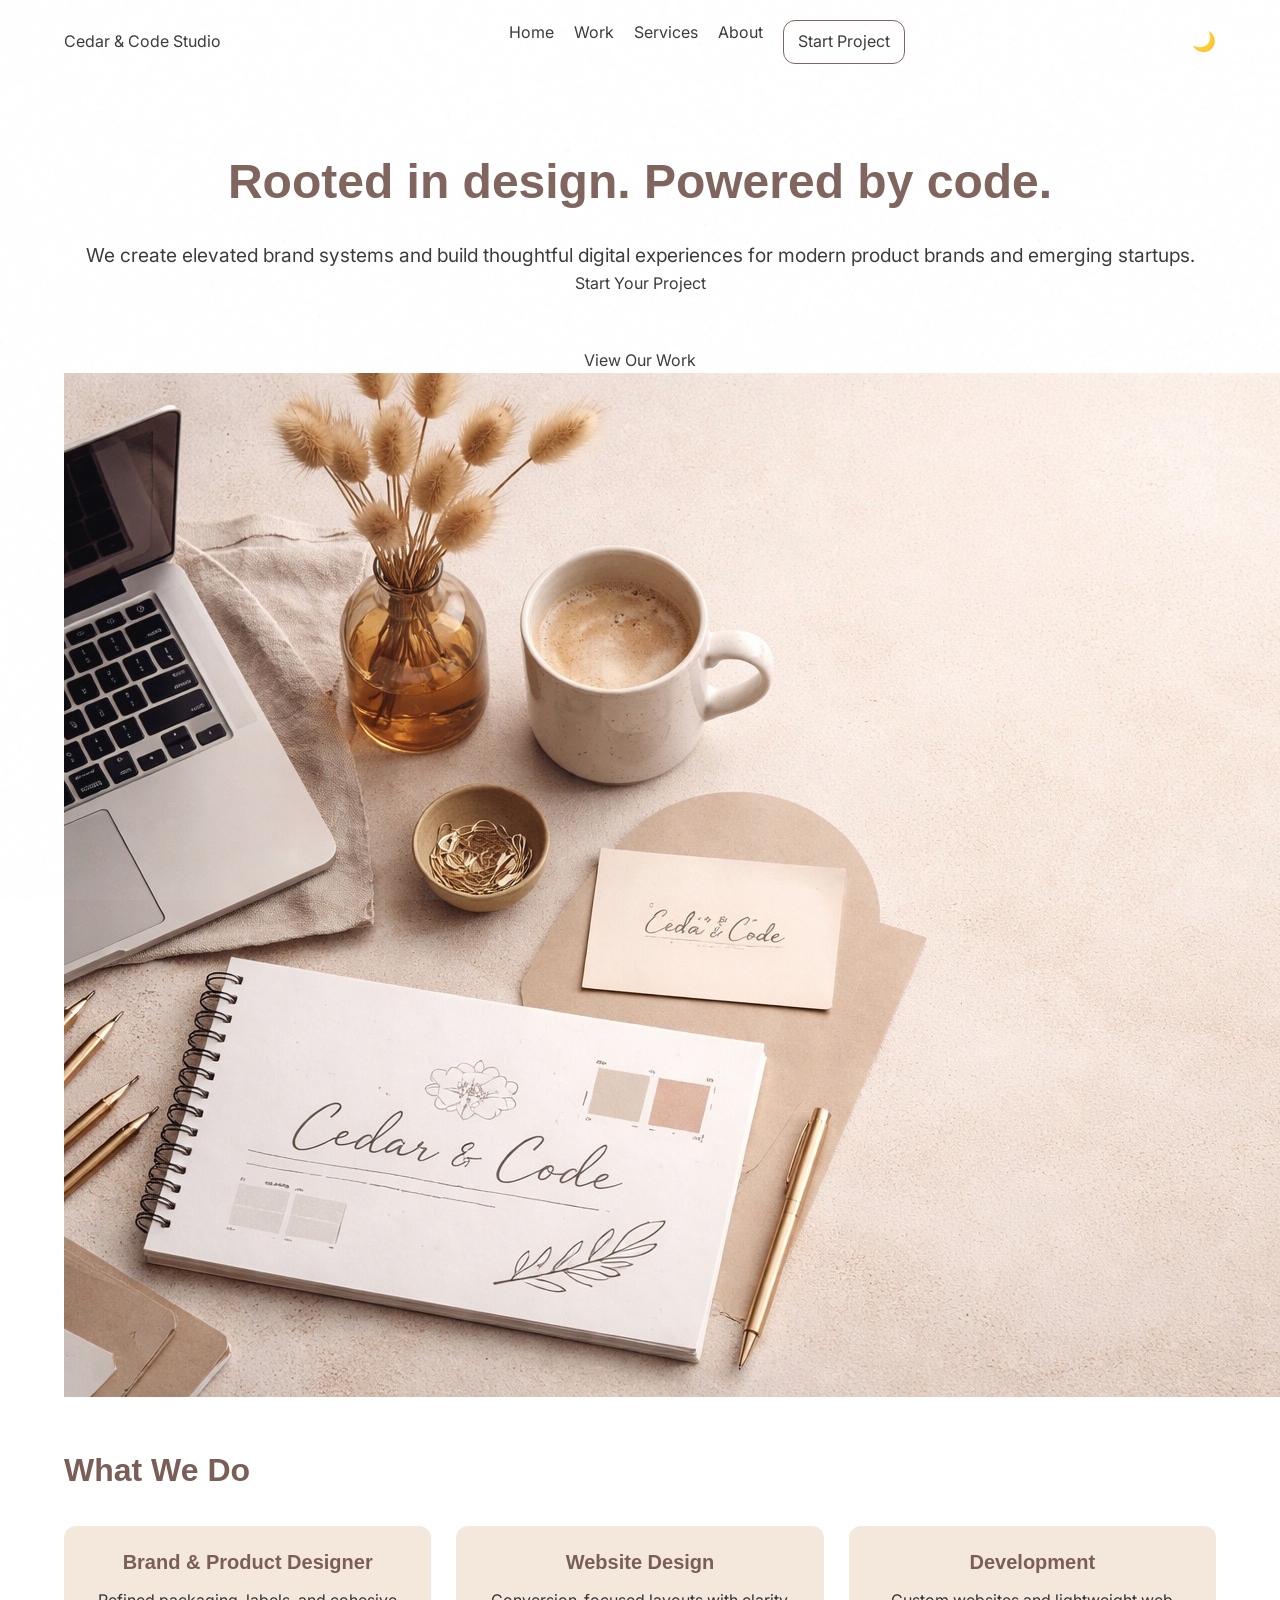
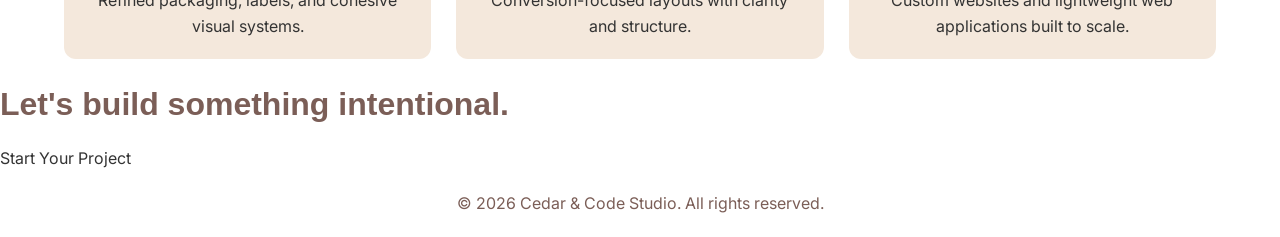
==== commit 40b5d625: "logo" ====
--- a/index.html
+++ b/index.html
@@ -25,7 +25,7 @@
     <div class="grain-overlay"></div>
     <header class="container">
     <div class="logo">
-        <img src="assets/logo.png" alt="Cedar & Code Studio Logo">
+    Cedar & Code Studio
     </div>
 
     <!-- Desktop nav -->
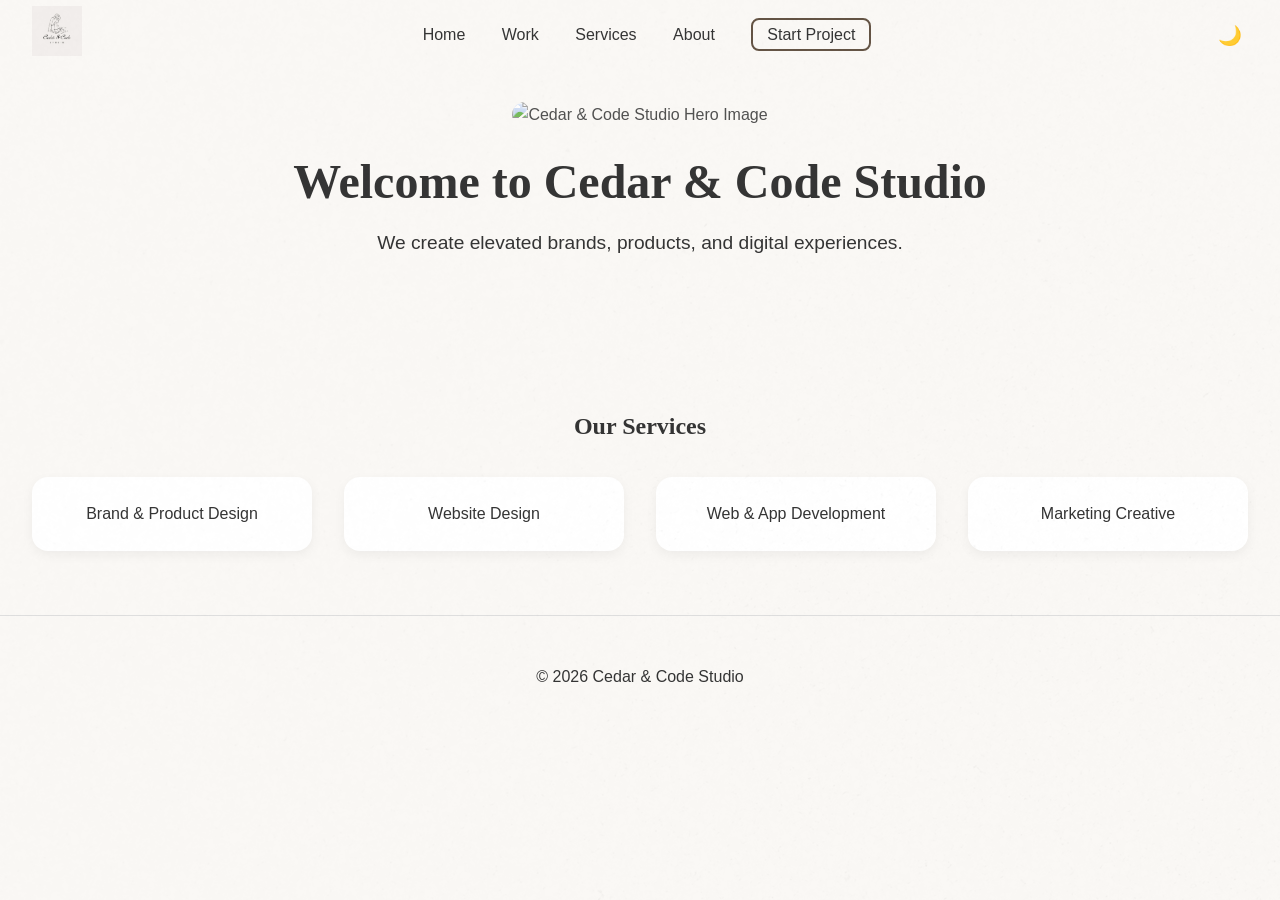
==== commit ee6f77c4: "test" ====
--- a/index.html
+++ b/index.html
@@ -1,126 +1,55 @@
 <!DOCTYPE html>
 <html lang="en">
 <head>
-    <!-- META -->
     <meta charset="UTF-8">
     <meta name="viewport" content="width=device-width, initial-scale=1.0">
-    <meta name="description" content="Cedar & Code Studio — boutique creative-tech studio creating elevated brand systems and thoughtful digital experiences.">
-
-    <!-- TITLE -->
     <title>Cedar & Code Studio</title>
-
-    <!-- FAVICONS -->
     <link rel="icon" type="image/x-icon" href="assets/favicon.ico">
-    <link rel="icon" type="image/png" sizes="32x32" href="assets/favicon-32x32.png">
-    <link rel="icon" type="image/png" sizes="16x16" href="assets/favicon-16x16.png">
-    <link rel="apple-touch-icon" sizes="180x180" href="assets/apple-touch-icon.png">
-
-    <!-- FONTS -->
-    <link href="https://fonts.googleapis.com/css2?family=Playfair+Display:wght@500;700&family=Inter:wght@400;500&display=swap" rel="stylesheet">
-
-    <!-- CSS -->
     <link rel="stylesheet" href="css/styles.css">
 </head>
 <body>
-    <div class="grain-overlay"></div>
-    <header class="container">
+
+<!-- Grain Overlay -->
+<div class="grain-overlay"></div>
+
+<!-- Header -->
+<header class="container">
     <div class="logo">
-    Cedar & Code Studio
+        <img src="assets/logo.png" alt="Cedar & Code Studio Logo">
     </div>
-
-    <!-- Desktop nav -->
-    <nav class="desktop-nav">
+    <nav>
         <a href="index.html">Home</a>
         <a href="work.html">Work</a>
         <a href="services.html">Services</a>
         <a href="about.html">About</a>
         <a href="contact.html" class="btn-outline">Start Project</a>
     </nav>
-
-    <!-- Hamburger button for mobile -->
-    <button id="mobile-toggle">☰</button>
-
-    <!-- Mobile nav -->
-    <nav id="mobile-nav">
-        <a href="index.html">Home</a>
-        <a href="work.html">Work</a>
-        <a href="services.html">Services</a>
-        <a href="about.html">About</a>
-        <a href="contact.html" class="btn-outline">Start Project</a>
-    </nav>
-
     <button id="theme-toggle">🌙</button>
 </header>
 
-    <section class="hero container">
-        <div class = "hero-text">
-            <h1>
-                Rooted in design. Powered by code.
-            </h1>
-            <p>
-                We create elevated brand systems and build thoughtful digital experiences for modern product brands and emerging startups.
-            </p>
-            <div class="buttons">
-                <a href="contact.html" class="btn-primary">Start Your Project</a>
-                <br>
-<br>
-<br>
+<!-- Hero Section -->
+<section class="hero container fade-in">
+    <img src="assets/images/hero.png" alt="Cedar & Code Studio Hero Image" class="hero-img">
+    <h1>Welcome to Cedar & Code Studio</h1>
+    <p>We create elevated brands, products, and digital experiences.</p>
+</section>
 
-                <a href="work.html" class="btn-secondary">View Our Work</a>
-            </div>
-        </div>
-        <div class="hero-image">
-            <img src="assets/hero-image.jpeg" alt="Hero Image">
-        </div>
-    </section>
-    
+<!-- Services Preview -->
+<section class="services-preview container fade-in">
+    <h2>Our Services</h2>
+    <div class="service-grid">
+        <div>Brand & Product Design</div>
+        <div>Website Design</div>
+        <div>Web & App Development</div>
+        <div>Marketing Creative</div>
+    </div>
+</section>
 
-    <section class="services container">
-        <h2>
-            What We Do
-        </h2>
-        <div class="service-grid">
-            <div>
-                <h3>
-                    Brand & Product Designer
-                </h3>
-                <p>
-                    Refined packaging, labels, and cohesive visual systems.
-                </p>
-            </div>
-            <div>
-                <h3>
-                    Website Design
-                </h3>
-                <p>
-                    Conversion-focused layouts with clarity and structure.
-                </p>
-            </div>
-            <div>
-                <h3>
-                    Development
-                </h3>
-                <p>
-                    Custom websites and lightweight web applications built to scale.
-                </p>
-            </div>
-        </div>
-    </section>
+<!-- Footer -->
+<footer>
+     <p>© 2026 Cedar & Code Studio</p>
+</footer>
 
-    
-    <section class="cta">
-        <h2>
-            Let's build something intentional.
-        </h2>
-        <a href="contact.html" class="btn-primary">Start Your Project</a>
-    </section>
-<div class="cursor"></div>
-    
-<footer>
-    <p>
-        © 2026 Cedar & Code Studio. All rights reserved.
-    </p>
-</footer>
 <script src="js/main.js"></script>
 </body>
 </html>
--- a/css/styles.css
+++ b/css/styles.css
@@ -1,196 +1,265 @@
-/* ────────────── ROOT VARIABLES ────────────── */
+/* =================================
+   Variables & Fonts
+================================= */
 :root {
-  --primary-color: #7B5E57;   /* warm earthy */
-  --secondary-color: #F4E8DC; /* soft cream */
-  --accent-color: #B69C83;    /* muted terracotta */
-    --bg: #FFFFFF;
-    --text-color: #333333;
-    --border: #E0DDD7;
-    --body-font: 'Inter', sans-serif;
-    --heading-font: 'Poppins', sans-serif;
-    --radius: 12px;
-    --transition: 0.3s ease-in-out;
-}
-
-/* ────────────── BASE STYLES ────────────── */
-* { margin: 0; padding: 0; box-sizing: border-box; }
+  --primary-color: #5C4B3B; /* warm earthy brown */
+  --secondary-color: #D9C7B0; /* soft beige */
+  --accent-color: #A48D7C; /* muted mid-tone */
+  --text-color: #2B2B2B;
+  --bg-color: #FAF8F5;
+  --border: #DDD;
+  
+  --header-height: 70px;
+
+  --body-font: 'Inter', sans-serif;
+  --heading-font: 'Playfair Display', serif;
+}
+
 body {
-    font-family: var(--body-font);
-    background: var(--bg);
-    color: var(--text-color);
-    line-height: 1.6;
-}
-a { 
-    text-decoration: none; 
-    color: var(--text-color); 
-    transition: color var(--transition);
-}
-a:hover { 
-    color: var(--accent-color);
-}
-h1,h2,h3 { 
-    font-family: var(--heading-font); 
-    color: var(--primary-color);
-}
-h1 { 
-    font-size: 3rem; 
-    margin-bottom: 20px;
-}
-h2 { 
-    font-size: 2rem; 
-    margin-bottom: 15px;
-}
-h3 { 
-    font-size: 1.25rem; 
-    margin-bottom: 10px;
-
-}
-
-/* ────────────── CONTAINERS ────────────── */
-.container { 
-    width: 90%; 
-    max-width: 1200px; 
-    margin: 0 auto; 
-    padding: 20px 0; 
-}
-
-/* ────────────── HEADER ────────────── */
+  margin: 0;
+  font-family: var(--body-font);
+  background-color: var(--bg-color);
+  color: var(--text-color);
+  line-height: 1.6;
+}
+
+/* =================================
+   Header & Nav
+================================= */
 header {
-    display: flex; 
-    justify-content: space-between; 
-    align-items: center; 
-    padding: 15px 0;
-}
-header .logo img { 
-    height: 50px; 
-    object-fit: contain; 
-}
-nav { display: flex; gap: 20px; }
-nav a.btn-outline {
-    border: 1px solid var(--primary-color); padding: 8px 14px; border-radius: var(--radius);
-}
-#theme-toggle { cursor: pointer; font-size: 1.2rem; background: none; border: none; }
-
-/* ────────────── HERO ────────────── */
-.hero { position: relative; text-align: center; margin-top: 20px;}
+  display: flex;
+  justify-content: space-between;
+  align-items: center;
+  padding: 0 2rem;
+  height: var(--header-height);
+  background-color: var(--bg-color);
+  position: sticky;
+  top: 0;
+  z-index: 1000;
+}
+
+header .logo img {
+  height: 50px;
+  width: auto;
+}
+
+nav a {
+  margin: 0 1rem;
+  text-decoration: none;
+  color: var(--text-color);
+  font-weight: 500;
+}
+
+nav .btn-outline {
+  border: 2px solid var(--primary-color);
+  padding: 6px 14px;
+  border-radius: 8px;
+  transition: all 0.3s ease;
+}
+
+nav .btn-outline:hover {
+  background-color: var(--primary-color);
+  color: #fff;
+}
+
+/* Dark Mode Toggle Button */
+#theme-toggle {
+  background: none;
+  border: none;
+  font-size: 1.2rem;
+  cursor: pointer;
+}
+
+/* =================================
+   Hero Section
+================================= */
+.hero {
+  position: relative;
+  text-align: center;
+  padding: 2rem 1rem;
+}
+
 .hero-img {
-    width: 100%; max-height: 500px; object-fit: cover; border-radius: var(--radius); opacity: 0.85;
-}
-.hero h1 { margin-top: 20px; }
-.hero p { font-size: 1.2rem; margin-top: 10px; }
-
-/* ────────────── GRIDS ────────────── */
-.work-grid, .service-grid { display: grid; grid-template-columns: repeat(auto-fit,minmax(250px,1fr)); gap: 25px; margin-top: 30px;}
-.case-study img { width: 100%; border-radius: var(--radius); object-fit: cover; }
-
-/* ────────────── SERVICES PREVIEW ────────────── */
+  width: 100%;
+  max-height: 500px;
+  object-fit: cover;
+  border-radius: 16px;
+  opacity: 0.85;
+}
+
+.hero h1 {
+  font-family: var(--heading-font);
+  font-size: 3rem;
+  margin: 1rem 0 0.5rem;
+}
+
+.hero p {
+  font-size: 1.2rem;
+}
+
+/* Optional grain overlay */
+.grain-overlay {
+  position: fixed;
+  top: 0;
+  left: 0;
+  width: 100%;
+  height: 100%;
+  pointer-events: none;
+  background: url('../assets/grain.png');
+  opacity: 0.05;
+  z-index: 9999;
+}
+
+/* =================================
+   Sections (Services, Work, About, Contact)
+================================= */
+section {
+  padding: 4rem 2rem;
+}
+
+section h1, section h2 {
+  font-family: var(--heading-font);
+  margin-bottom: 1rem;
+  text-align: center;
+}
+
+section p {
+  max-width: 800px;
+  margin: 0 auto 2rem;
+  text-align: center;
+}
+
+/* Service Grid */
+.service-grid {
+  display: grid;
+  grid-template-columns: repeat(auto-fit, minmax(280px, 1fr));
+  gap: 2rem;
+  margin-top: 2rem;
+}
+
 .service-grid div {
-    background: var(--secondary-color); padding: 20px; border-radius: var(--radius); text-align: center; transition: transform var(--transition);
-}
-.service-grid div:hover { transform: translateY(-5px); }
-
-/* ────────────── ABOUT ────────────── */
-.about img { border-radius: 50%; width: 150px; margin: 20px 0; display: block; }
-
-/* ────────────── CONTACT FORM ────────────── */
-.contact form { display: flex; flex-direction: column; gap: 20px; margin-top: 30px;}
-.contact input, .contact textarea {
-    padding: 12px; border-radius: var(--radius); border: 1px solid var(--border); font-family: var(--body-font);
-}
-.contact button { padding: 12px 20px; border-radius: var(--radius); background: var(--primary-color); color: #fff; border: none; cursor: pointer; transition: background var(--transition);}
-.contact button:hover { background: var(--accent-color); }
-
-/* ────────────── FOOTER ────────────── */
-footer { text-align: center; padding: 20px 0; color: var(--primary-color); }
-
-/* ────────────── FADE-IN ANIMATION ────────────── */
-.fade-in { opacity: 0; transform: translateY(20px); animation: fadeIn 0.8s forwards; }
-@keyframes fadeIn { to { opacity: 1; transform: translateY(0); } }
-
-/* ────────────── GRAIN OVERLAY ────────────── */
-.grain-overlay {
-    position: fixed; top:0; left:0; width:100%; height:100%; pointer-events:none;
-    background: url('../assets/grain.png'); opacity: 0.05; z-index:9999;
-}
-
-/* ────────────── DARK MODE ────────────── */
-body.dark { background: #222; color: #eee; }
-body.dark .service-grid div { background: #333; color: #eee; }
-body.dark footer { color: #eee; }
-
-/* ────────────── MEDIA QUERIES ────────────── */
-@media (max-width: 1024px) { h1{font-size:2.5rem;} h2{font-size:1.75rem;} }
-@media (max-width: 768px) {
-    nav { display: none; }
-    header { flex-wrap: wrap; }
-    .hero h1 { font-size: 2rem; }
-    .hero p { font-size: 1rem; }
-    .hero-img { max-height: 300px; }
-    .container { padding: 15px; }
-    .contact input, .contact textarea, .contact button { width: 100%; }
-}
-@media (max-width: 480px) {
-    h1{font-size:1.8rem;} h2{font-size:1.5rem;} h3{font-size:1.1rem;}
-    .hero-img { max-height: 250px; }
-}
-@media (max-width: 768px) {
-nav#mobile-nav {
-    display: none;
+  background-color: #fff;
+  padding: 1.5rem;
+  border-radius: 16px;
+  box-shadow: 0 4px 12px rgba(0,0,0,0.05);
+  text-align: center;
+}
+
+/* Work Grid */
+.work-grid {
+  display: grid;
+  grid-template-columns: repeat(auto-fit, minmax(280px, 1fr));
+  gap: 2rem;
+  margin-top: 2rem;
+}
+
+.case-study img {
+  width: 100%;
+  border-radius: 16px;
+  object-fit: cover;
+}
+
+/* Contact Form */
+.contact form {
+  display: flex;
+  flex-direction: column;
+  gap: 20px;
+  max-width: 600px;
+  margin: 0 auto;
+}
+
+.contact input,
+.contact textarea {
+  padding: 12px;
+  border-radius: 10px;
+  border: 1px solid var(--border);
+  font-family: var(--body-font);
+  font-size: 1rem;
+  resize: vertical;
+}
+
+.contact button {
+  align-self: flex-start;
+  background-color: var(--primary-color);
+  color: #fff;
+  border: none;
+  padding: 10px 20px;
+  border-radius: 10px;
+  cursor: pointer;
+  font-size: 1rem;
+}
+
+.contact button:hover {
+  background-color: var(--accent-color);
+}
+
+/* =================================
+   Footer
+================================= */
+footer {
+  text-align: center;
+  padding: 2rem;
+  background-color: var(--bg-color);
+  border-top: 1px solid var(--border);
+}
+
+/* =================================
+   Animations
+================================= */
+.fade-in {
+  opacity: 0;
+  transform: translateY(20px);
+  animation: fadeInUp 1s forwards;
+  animation-delay: 0.2s;
+}
+
+@keyframes fadeInUp {
+  to {
+    opacity: 1;
+    transform: translateY(0);
+  }
+}
+
+/* =================================
+   Responsive / Mobile
+================================= */
+@media screen and (max-width: 768px) {
+  header {
     flex-direction: column;
-    gap: 15px;
-    position: absolute;
-    top: 60px;
-    right: 20px;
-    background: var(--bg);
-    padding: 20px;
-    border-radius: var(--radius);
-    box-shadow: 0 4px 12px rgba(0,0,0,0.1);
-    z-index: 1000;
-}
-
-nav#mobile-nav.active {
-    display: flex;
-}
-
-#mobile-toggle {
-    display: block;
-    background: none;
-    border: none;
-    font-size: 1.8rem;
-    cursor: pointer;
-    margin-left: auto;
-}
-
-  /* Hide desktop nav on mobile */
-header nav:not(#mobile-nav) {
-    display: none;
-}
-}
-/* Desktop nav visible by default */
-.desktop-nav { display: flex; gap: 20px; }
-
-/* Mobile nav hidden by default */
-#mobile-nav { display: none; flex-direction: column; gap: 15px; }
-
-/* Hamburger button hidden on desktop */
-#mobile-toggle { display: none; }
-
-/* Media query for mobile */
-@media (max-width: 768px) {
-  .desktop-nav { display: none; } /* hide desktop nav */
-#mobile-toggle { display: block; font-size: 1.8rem; background: none; border: none; cursor: pointer; }
-
-#mobile-nav {
-    position: absolute;
-    top: 60px;
-    right: 20px;
-    background: var(--bg);
-    padding: 20px;
-    border-radius: var(--radius);
-    box-shadow: 0 4px 12px rgba(0,0,0,0.1);
-    display: none; /* hidden by default */
-    z-index: 1000;
-}
-
-#mobile-nav.active { display: flex; }
+    height: auto;
+    padding: 1rem;
+  }
+  
+  nav {
+    margin-top: 1rem;
+  }
+  
+  nav a {
+    margin: 0.5rem 1rem;
+  }
+  
+  .hero h1 {
+    font-size: 2rem;
+  }
+  
+  .hero p {
+    font-size: 1rem;
+  }
+
+  .service-grid, .work-grid {
+    grid-template-columns: 1fr;
+  }
+  
+  .contact button {
+    width: 100%;
+  }
+}
+
+@media screen and (max-width: 480px) {
+  .hero h1 {
+    font-size: 1.6rem;
+  }
+  .hero p {
+    font-size: 0.95rem;
+  }
 }
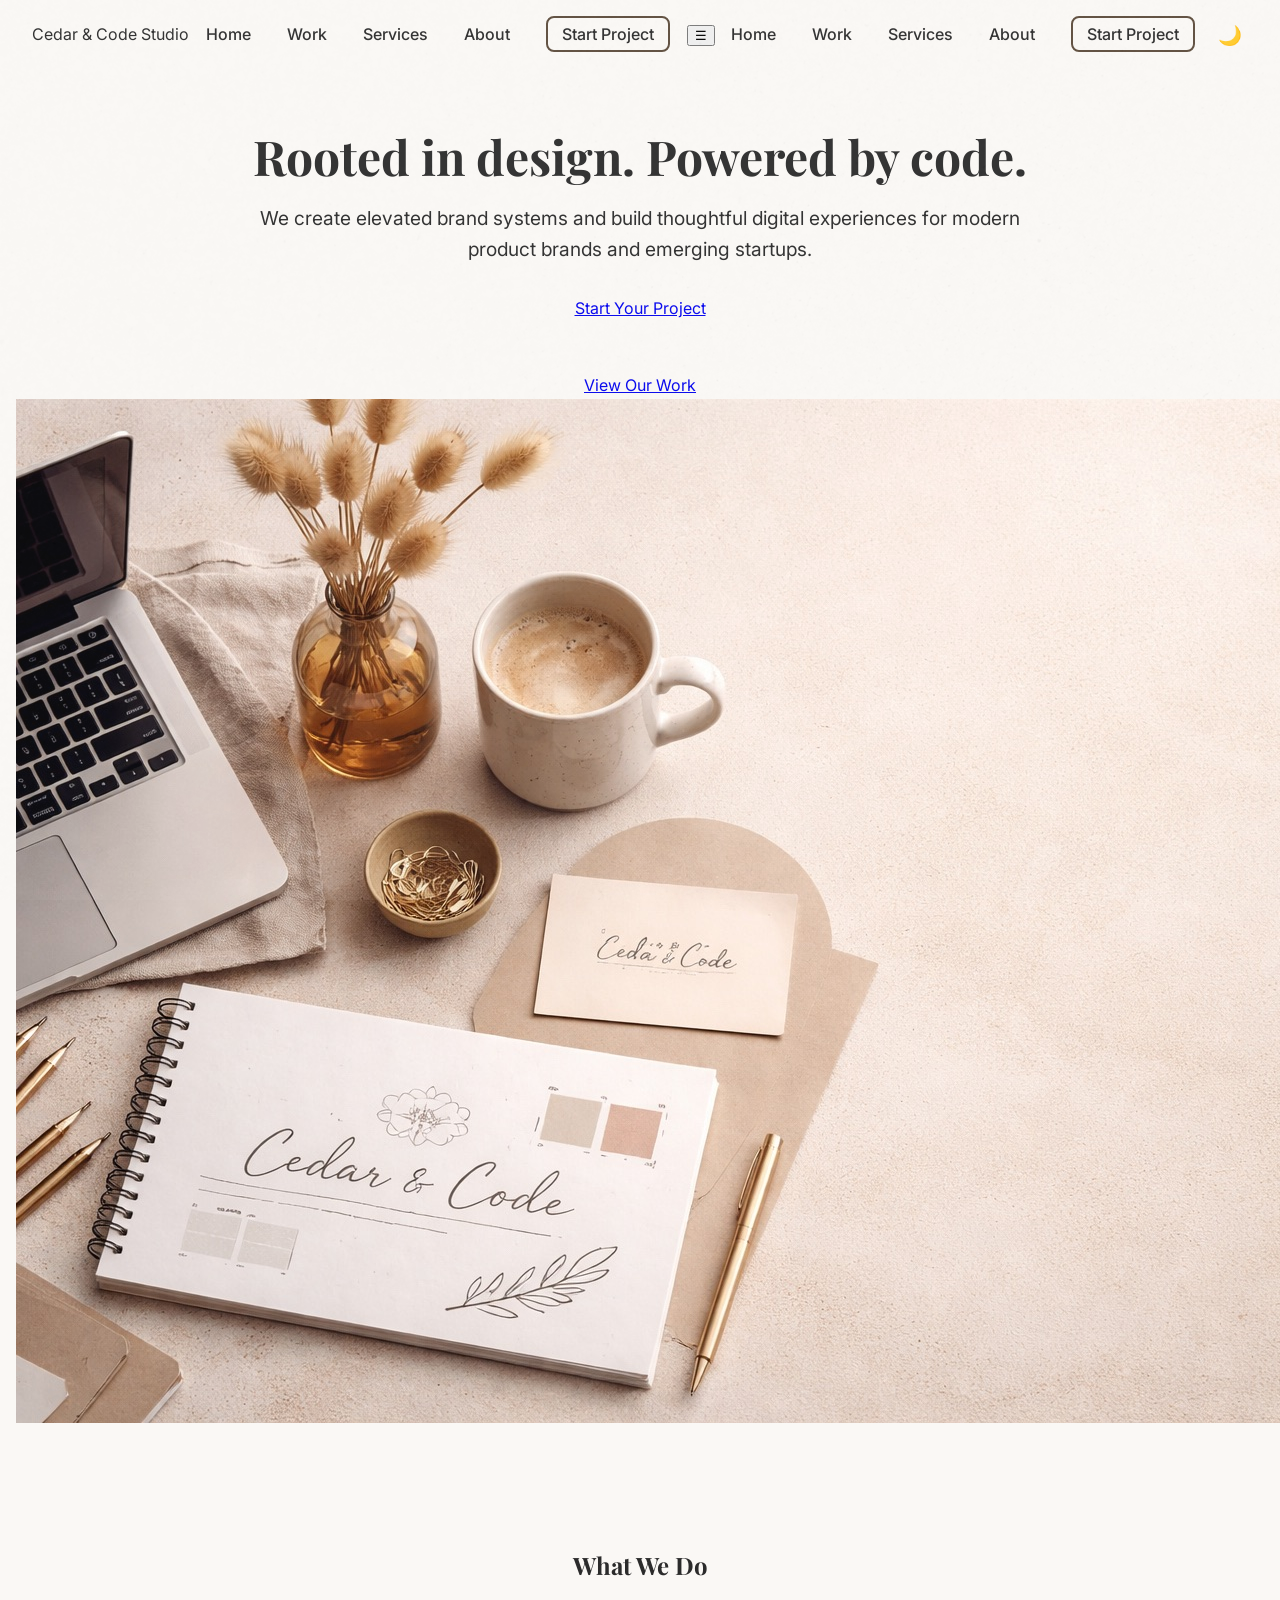
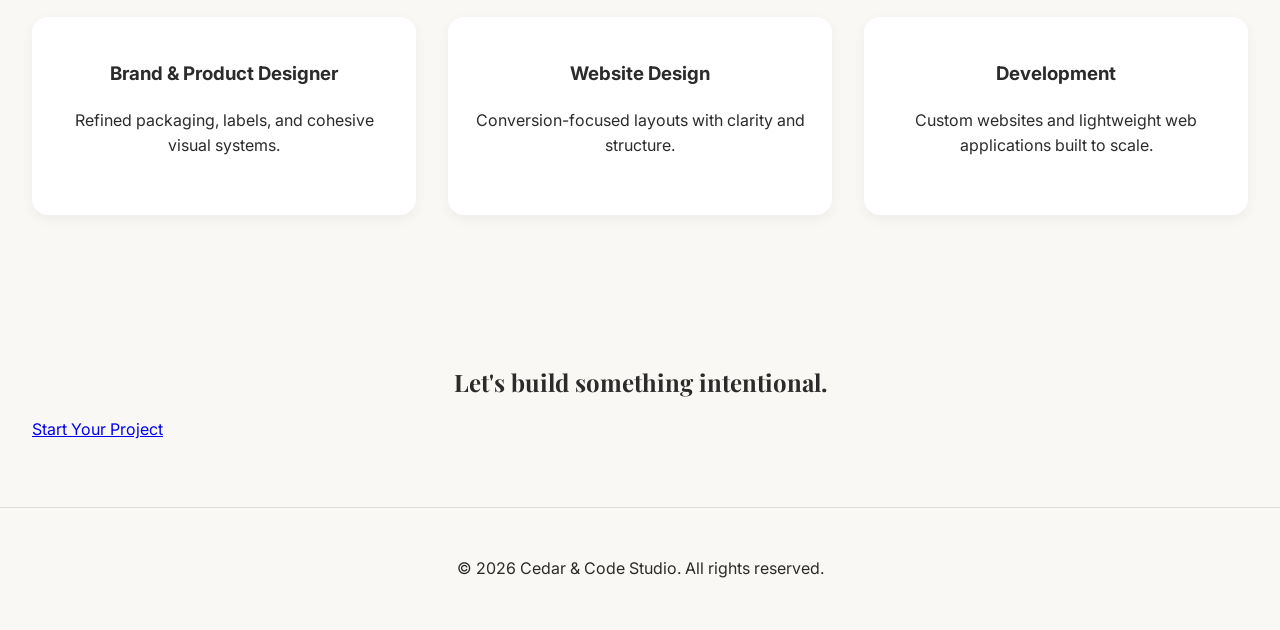
==== commit 0844649a: "test 2" ====
--- a/index.html
+++ b/index.html
@@ -1,55 +1,126 @@
 <!DOCTYPE html>
 <html lang="en">
 <head>
+    <!-- META -->
     <meta charset="UTF-8">
     <meta name="viewport" content="width=device-width, initial-scale=1.0">
+    <meta name="description" content="Cedar & Code Studio — boutique creative-tech studio creating elevated brand systems and thoughtful digital experiences.">
+
+    <!-- TITLE -->
     <title>Cedar & Code Studio</title>
+
+    <!-- FAVICONS -->
     <link rel="icon" type="image/x-icon" href="assets/favicon.ico">
+    <link rel="icon" type="image/png" sizes="32x32" href="assets/favicon-32x32.png">
+    <link rel="icon" type="image/png" sizes="16x16" href="assets/favicon-16x16.png">
+    <link rel="apple-touch-icon" sizes="180x180" href="assets/apple-touch-icon.png">
+
+    <!-- FONTS -->
+    <link href="https://fonts.googleapis.com/css2?family=Playfair+Display:wght@500;700&family=Inter:wght@400;500&display=swap" rel="stylesheet">
+
+    <!-- CSS -->
     <link rel="stylesheet" href="css/styles.css">
 </head>
 <body>
+    <div class="grain-overlay"></div>
+    <header class="container">
+    <div class="logo">
+    Cedar & Code Studio
+    </div>
 
-<!-- Grain Overlay -->
-<div class="grain-overlay"></div>
-
-<!-- Header -->
-<header class="container">
-    <div class="logo">
-        <img src="assets/logo.png" alt="Cedar & Code Studio Logo">
-    </div>
-    <nav>
+    <!-- Desktop nav -->
+    <nav class="desktop-nav">
         <a href="index.html">Home</a>
         <a href="work.html">Work</a>
         <a href="services.html">Services</a>
         <a href="about.html">About</a>
         <a href="contact.html" class="btn-outline">Start Project</a>
     </nav>
+
+    <!-- Hamburger button for mobile -->
+    <button id="mobile-toggle">☰</button>
+
+    <!-- Mobile nav -->
+    <nav id="mobile-nav">
+        <a href="index.html">Home</a>
+        <a href="work.html">Work</a>
+        <a href="services.html">Services</a>
+        <a href="about.html">About</a>
+        <a href="contact.html" class="btn-outline">Start Project</a>
+    </nav>
+
     <button id="theme-toggle">🌙</button>
 </header>
 
-<!-- Hero Section -->
-<section class="hero container fade-in">
-    <img src="assets/images/hero.png" alt="Cedar & Code Studio Hero Image" class="hero-img">
-    <h1>Welcome to Cedar & Code Studio</h1>
-    <p>We create elevated brands, products, and digital experiences.</p>
-</section>
+    <section class="hero container">
+        <div class = "hero-text">
+            <h1>
+                Rooted in design. Powered by code.
+            </h1>
+            <p>
+                We create elevated brand systems and build thoughtful digital experiences for modern product brands and emerging startups.
+            </p>
+            <div class="buttons">
+                <a href="contact.html" class="btn-primary">Start Your Project</a>
+                <br>
+<br>
+<br>
 
-<!-- Services Preview -->
-<section class="services-preview container fade-in">
-    <h2>Our Services</h2>
-    <div class="service-grid">
-        <div>Brand & Product Design</div>
-        <div>Website Design</div>
-        <div>Web & App Development</div>
-        <div>Marketing Creative</div>
-    </div>
-</section>
+                <a href="work.html" class="btn-secondary">View Our Work</a>
+            </div>
+        </div>
+        <div class="hero-image">
+            <img src="assets/hero-image.jpeg" alt="Hero Image">
+        </div>
+    </section>
+    
 
-<!-- Footer -->
+    <section class="services container">
+        <h2>
+            What We Do
+        </h2>
+        <div class="service-grid">
+            <div>
+                <h3>
+                    Brand & Product Designer
+                </h3>
+                <p>
+                    Refined packaging, labels, and cohesive visual systems.
+                </p>
+            </div>
+            <div>
+                <h3>
+                    Website Design
+                </h3>
+                <p>
+                    Conversion-focused layouts with clarity and structure.
+                </p>
+            </div>
+            <div>
+                <h3>
+                    Development
+                </h3>
+                <p>
+                    Custom websites and lightweight web applications built to scale.
+                </p>
+            </div>
+        </div>
+    </section>
+
+    
+    <section class="cta">
+        <h2>
+            Let's build something intentional.
+        </h2>
+        <a href="contact.html" class="btn-primary">Start Your Project</a>
+    </section>
+<div class="cursor"></div>
+    
 <footer>
-     <p>© 2026 Cedar & Code Studio</p>
+    <p>
+        © 2026 Cedar & Code Studio. All rights reserved.
+    </p>
 </footer>
-
 <script src="js/main.js"></script>
 </body>
 </html>
